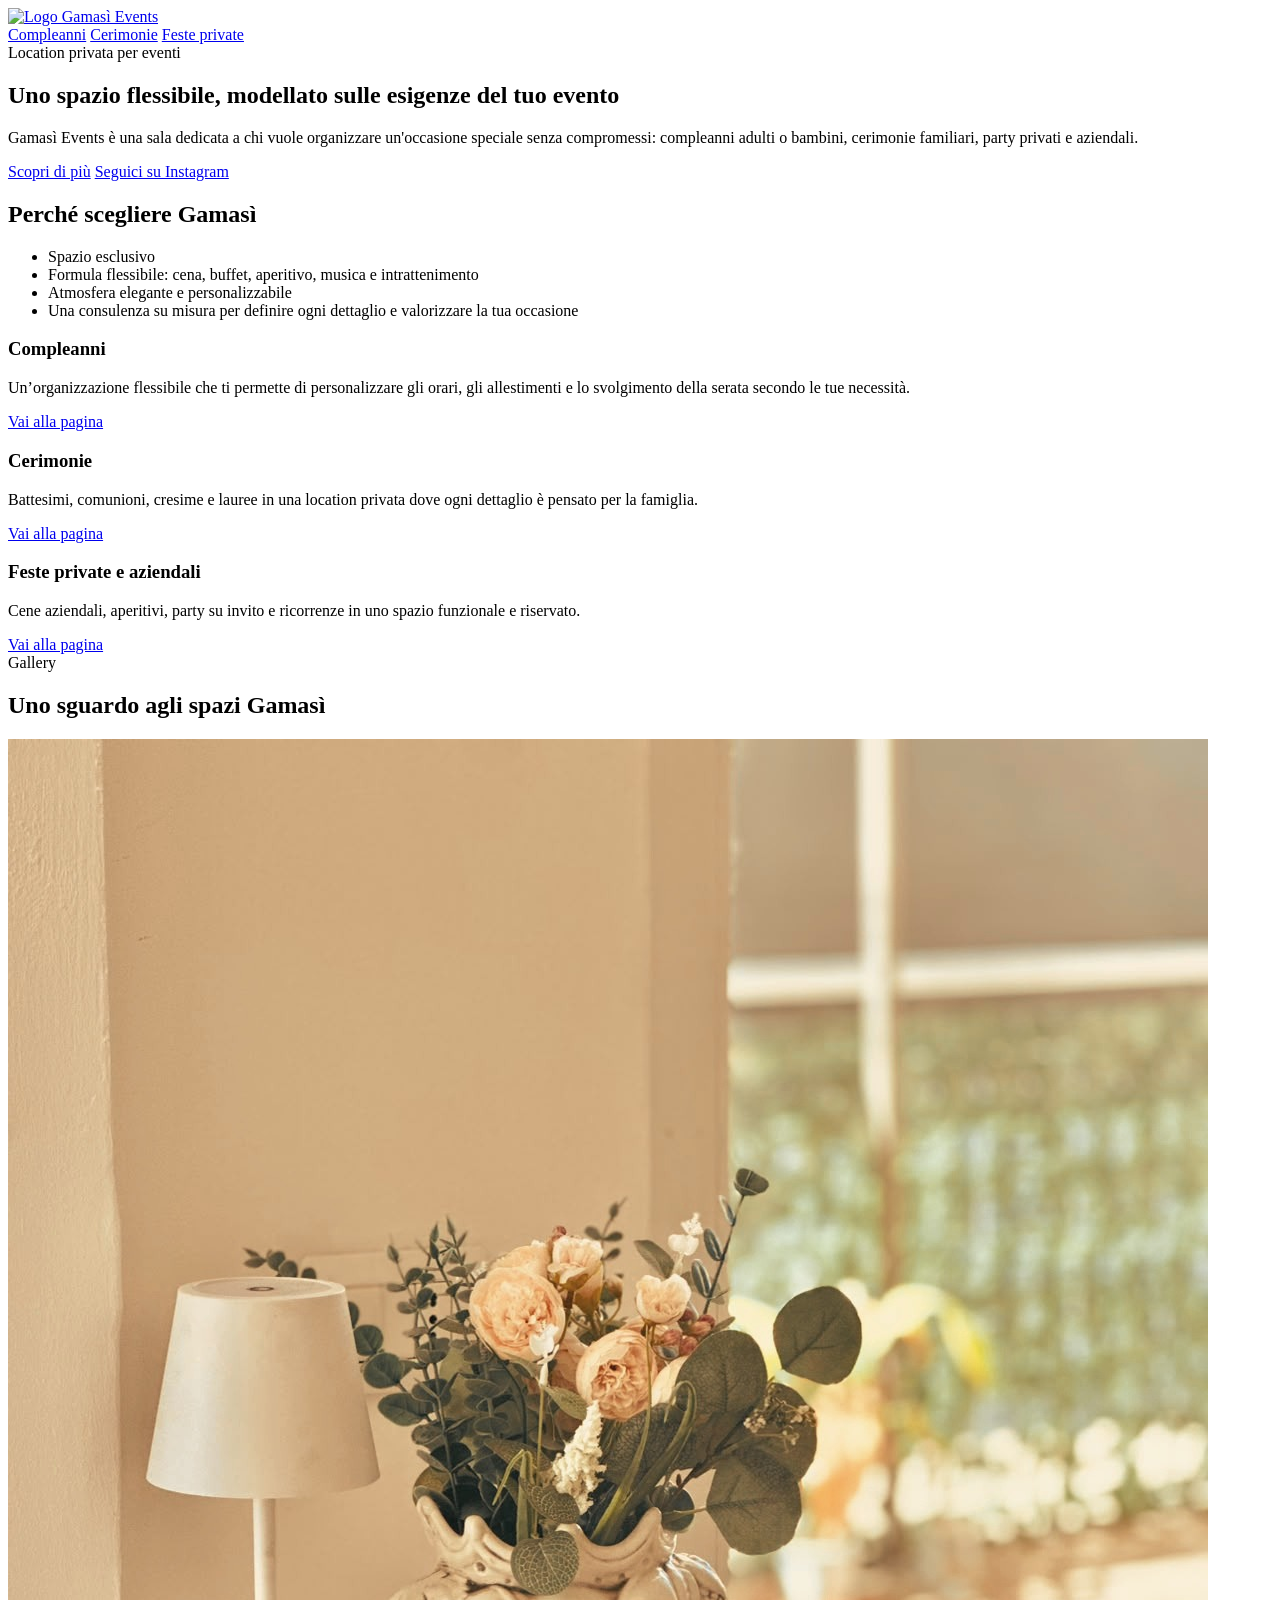
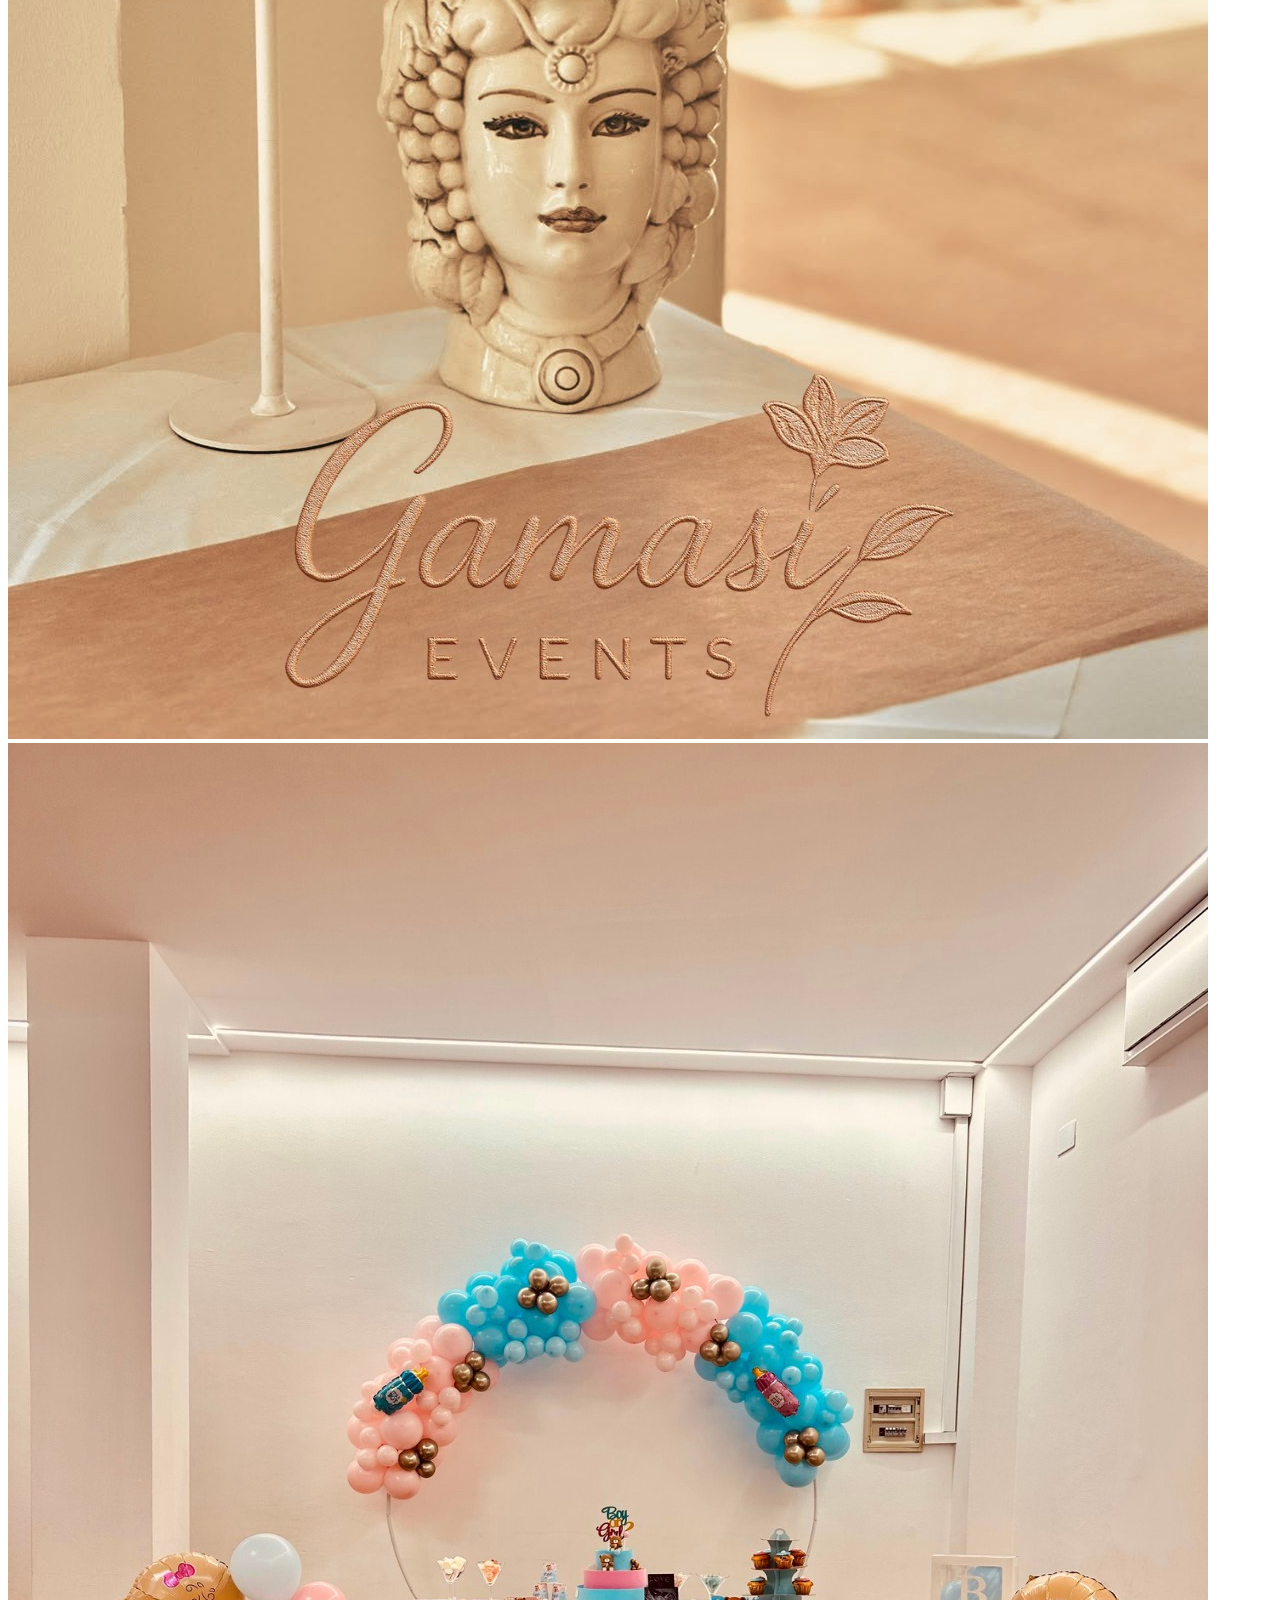
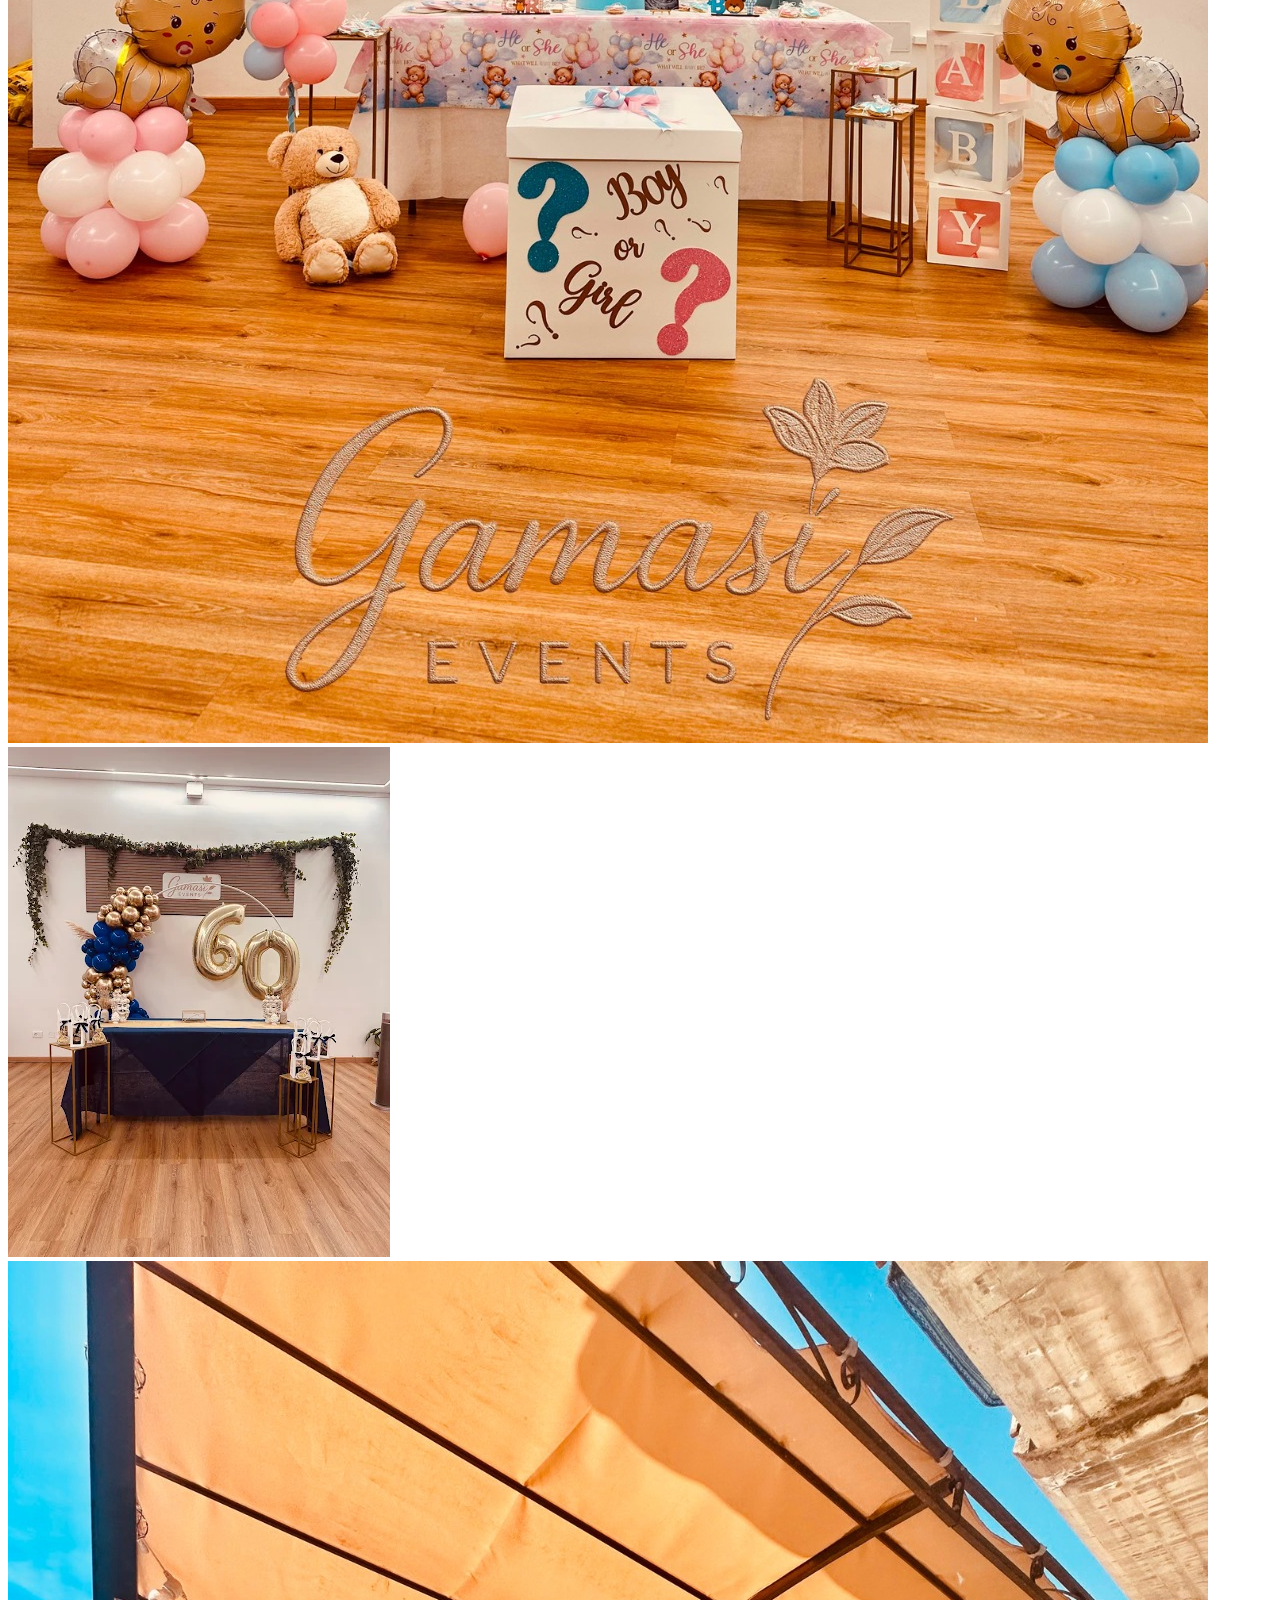
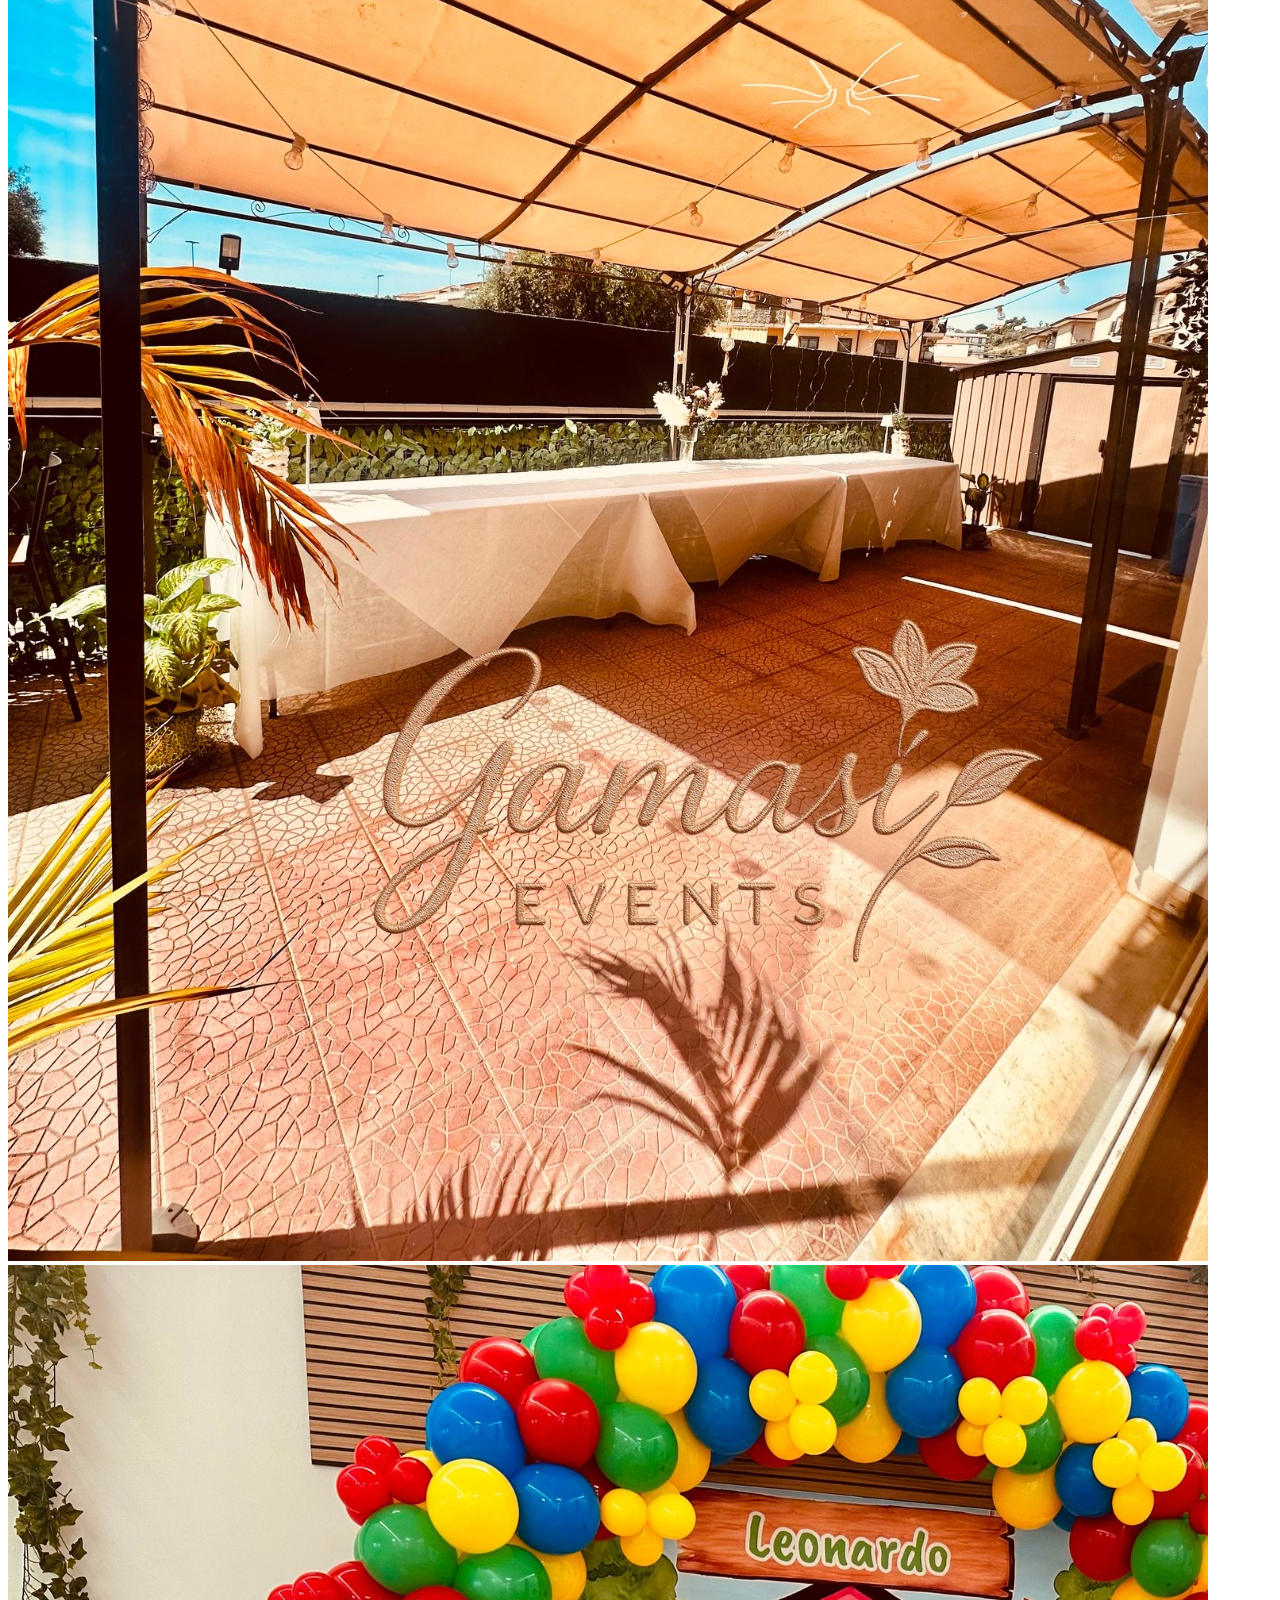
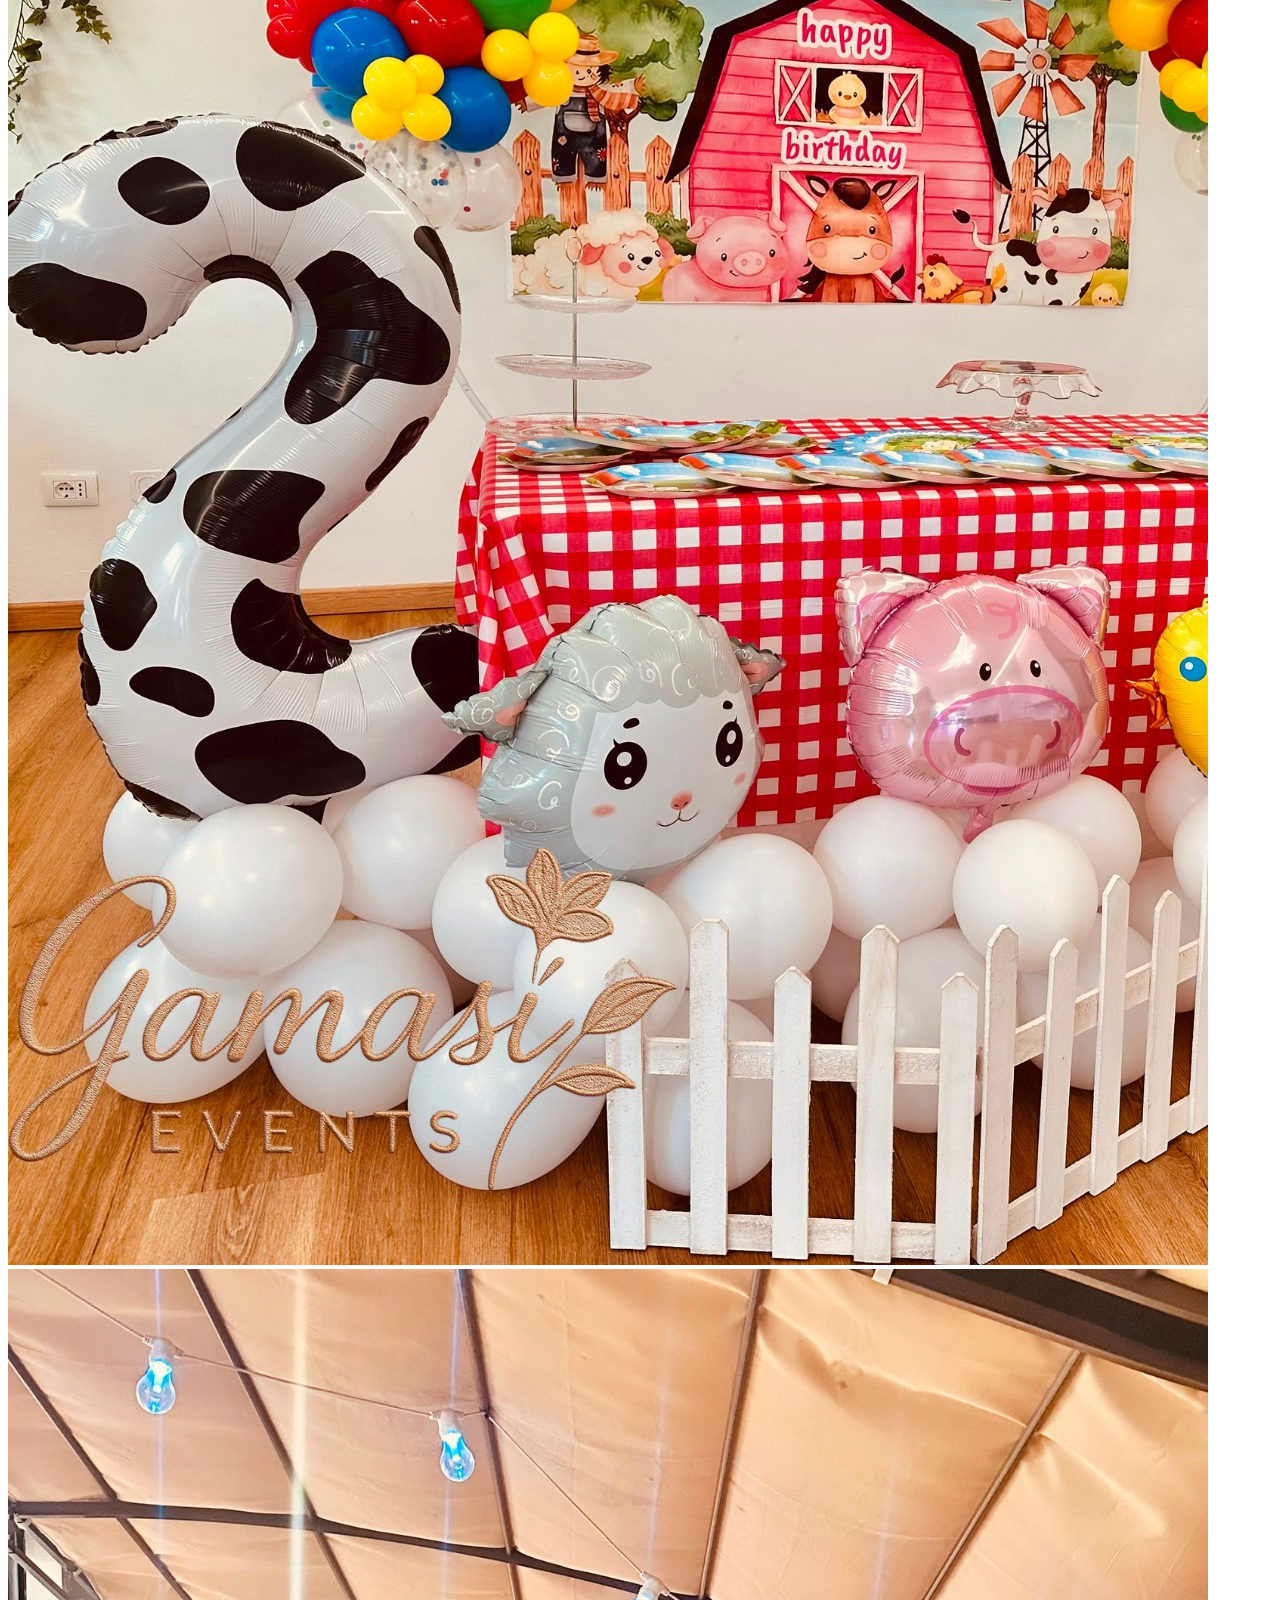
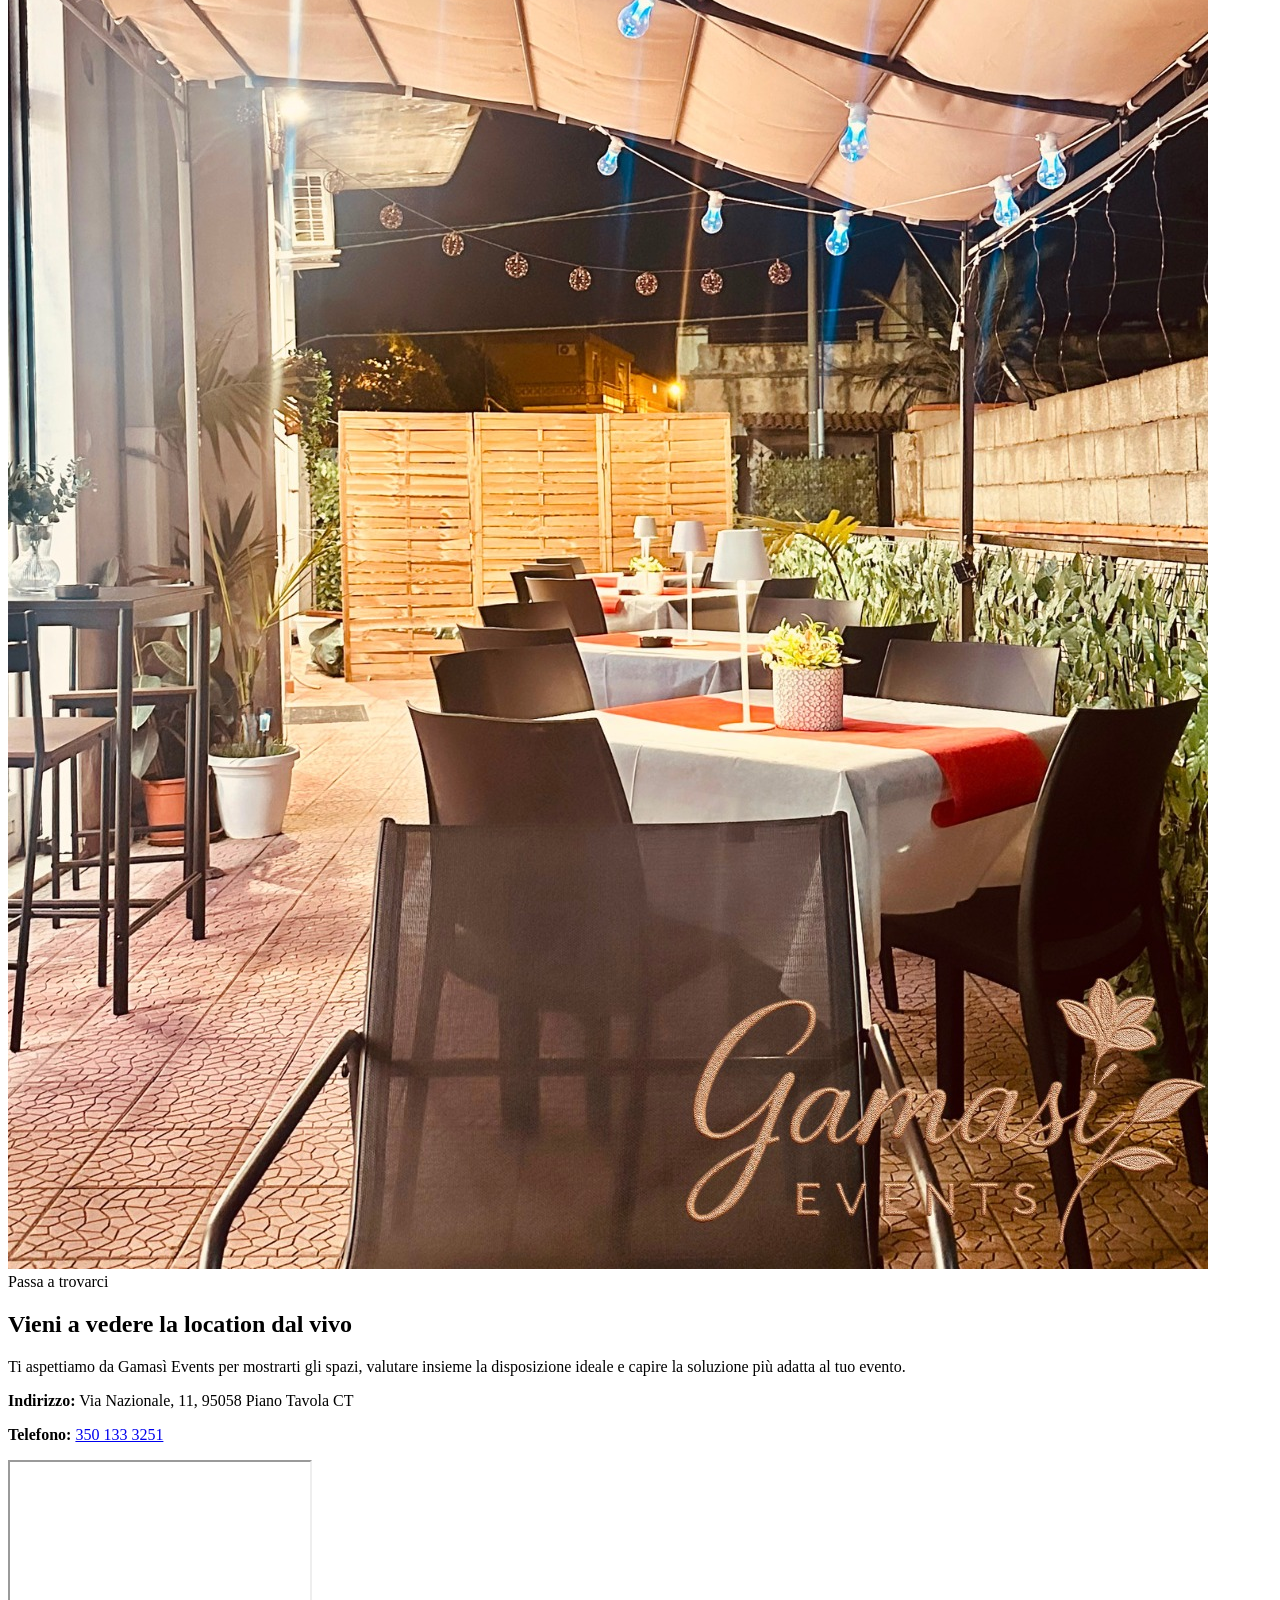
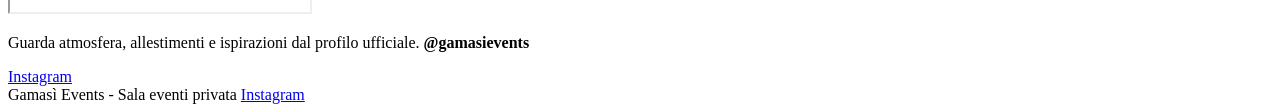
==== index.html @ f6da90b5 "Update index.html" ====
<!doctype html>
<html lang="it">
  <head>
    <meta charset="UTF-8" />
    <meta name="viewport" content="width=device-width, initial-scale=1.0" />
    <title>Gamasì Events | Sala eventi privata per feste e cerimonie</title>
    <meta
      name="description"
      content="Benvenuto in Gamasì Events: sala eventi privata per compleanni, cerimonie, feste private ed eventi aziendali."
    />
    <link rel="preconnect" href="https://fonts.googleapis.com" />
    <link rel="preconnect" href="https://fonts.gstatic.com" crossorigin />
    <link
      href="https://fonts.googleapis.com/css2?family=DM+Serif+Display:ital@0;1&display=swap"
      rel="stylesheet"
    />
    <link rel="stylesheet" href="css/styles.css" />
    <script>
    !function(f,b,e,v,n,t,s)
    {if(f.fbq)return;n=f.fbq=function(){n.callMethod?
    n.callMethod.apply(n,arguments):n.queue.push(arguments)};
    if(!f._fbq)f._fbq=n;n.push=n;n.loaded=!0;n.version='2.0';
    n.queue=[];t=b.createElement(e);t.async=!0;
    t.src=v;s=b.getElementsByTagName(e)[0];
    s.parentNode.insertBefore(t,s)}(window, document,'script',
    'https://connect.facebook.net/en_US/fbevents.js');
    fbq('init', '272589543171780');
    fbq('track', 'PageView');
    </script>
    <noscript><img height="1" width="1" style="display:none" src="https://www.facebook.com/tr?id=272589543171780&ev=PageView&noscript=1"/></noscript>
  </head>
  <body>
    <header class="site-header">
      <div class="nav-wrap">
        <a class="brand" href="index.html">
          <img src="img/logo.jpg" alt="Logo Gamasì Events" />
        </a>
        <nav class="site-nav" aria-label="Navigazione principale">
          <a href="compleanni.html">Compleanni</a>
          <a href="cerimonie.html">Cerimonie</a>
          <a href="feste.html">Feste private</a>
        </nav>
      </div>
    </header>

    <main>
      <section class="hero">
        <div>
          <span class="kicker">Location privata per eventi</span>
          <h1>Uno spazio flessibile, modellato sulle esigenze del tuo evento</h1>
          <p>
            Gamasì Events è una sala dedicata a chi vuole organizzare un'occasione speciale senza
            compromessi: compleanni adulti o bambini, cerimonie familiari, party privati e aziendali.
          </p>
          <div class="cta-row">
            <a class="btn btn-primary" href="compleanni.html">Scopri di più</a>
            <a class="btn btn-secondary" href="https://www.instagram.com/gamasievents" target="_blank" rel="noopener">Seguici su Instagram</a>
          </div>
        </div>
        <aside class="hero-card">
          <h2>Perché scegliere Gamasì</h2>
          <ul>
            <li>Spazio esclusivo</li>
            <li>Formula flessibile: cena, buffet, aperitivo, musica e intrattenimento</li>
            <li>Atmosfera elegante e personalizzabile</li>
            <li>Una consulenza su misura per definire ogni dettaglio e valorizzare la tua occasione</li>
          </ul>
        </aside>
      </section>

      <section class="panel-grid">
        <article class="panel">
          <h3>Compleanni</h3>
          <p>
            Un’organizzazione flessibile che ti permette di personalizzare gli orari, gli allestimenti e lo
            svolgimento della serata secondo le tue necessità.
          </p>
          <a class="btn btn-secondary" href="compleanni.html">Vai alla pagina</a>
        </article>
        <article class="panel">
          <h3>Cerimonie</h3>
          <p>
            Battesimi, comunioni, cresime e lauree in una location privata dove ogni dettaglio è
            pensato per la famiglia.
          </p>
          <a class="btn btn-secondary" href="cerimonie.html">Vai alla pagina</a>
        </article>
        <article class="panel">
          <h3>Feste private e aziendali</h3>
          <p>
            Cene aziendali, aperitivi, party su invito e ricorrenze in uno spazio
            funzionale e riservato.
          </p>
          <a class="btn btn-secondary" href="feste.html">Vai alla pagina</a>
        </article>
      </section>

      <section class="section gallery-section">
        <span class="kicker">Gallery</span>
        <h2>Uno sguardo agli spazi Gamasì</h2>
        <div class="gallery-grid">
          <img src="img/gallery-1.webp" alt="Sala eventi allestita con tavoli" loading="lazy" />
          <img src="img/gallery-2.webp" alt="Dettagli dell'allestimento per evento" loading="lazy" />
          <img src="img/gallery-3.webp" alt="Spazio interno per feste private" loading="lazy" />
          <img src="img/gallery-4.webp" alt="Atmosfera serale della location" loading="lazy" />
          <img src="img/gallery-5.webp" alt="Area dedicata a ricevimento e buffet" loading="lazy" />
          <img src="img/gallery-6.webp" alt="Sala pronta per cerimonia o compleanno" loading="lazy" />
        </div>
      </section>

      <section class="section visit-section">
        <span class="kicker">Passa a trovarci</span>
        <h2>Vieni a vedere la location dal vivo</h2>
        <div class="visit-grid">
          <div>
            <p>
              Ti aspettiamo da Gamasì Events per mostrarti gli spazi, valutare insieme la
              disposizione ideale e capire la soluzione più adatta al tuo evento.
            </p>
            <p><strong>Indirizzo:</strong> Via Nazionale, 11, 95058 Piano Tavola CT</p>
            <p><strong>Telefono:</strong> <a href="tel:+393501333251">350 133 3251</a></p>
            <!-- <a -->
            <!--   class="btn btn-secondary" -->
            <!--   href="https://www.google.com/maps/place/Gamas%C3%AC+Events+-+Sala+feste+ed+eventi+privati/@37.5327998,14.9878147,17z/data=!3m1!4b1!4m6!3m5!1s0x131157cfcfebcc95:0xe3effaf73e1323ae!8m2!3d37.5327956!4d14.9903896!16s%2Fg%2F11xsjfkd4x?entry=ttu&g_ep=EgoyMDI2MDYwMy4xIKXMDSoASAFQAw%3D%3D" -->
            <!--   target="_blank" -->
            <!--   rel="noopener" -->
            <!--   >Apri su Google Maps</a -->
            <!-- > -->
          </div>
          <div class="map-wrap">
            <iframe
              title="Mappa Gamasì Events"
              src="https://www.google.com/maps?q=Gamas%C3%AC%20Events%20Via%20Nazionale%2011%2095058%20Piano%20Tavola%20CT&output=embed"
              loading="lazy"
              referrerpolicy="no-referrer-when-downgrade"
            ></iframe>
          </div>
        </div>
      </section>

      <section class="instagram">
        <p>
          Guarda atmosfera, allestimenti e ispirazioni dal profilo ufficiale.
          <strong>@gamasievents</strong>
        </p>
        <a class="btn btn-primary" href="https://www.instagram.com/gamasievents" target="_blank" rel="noopener">Instagram</a>
      </section>
    </main>

    <footer class="site-footer">
      <div class="wrap">
        <span>Gamasì Events - Sala eventi privata</span>
        <span><a href="https://www.instagram.com/gamasievents" target="_blank" rel="noopener">Instagram</a></span>
      </div>
    </footer>
  </body>
</html>
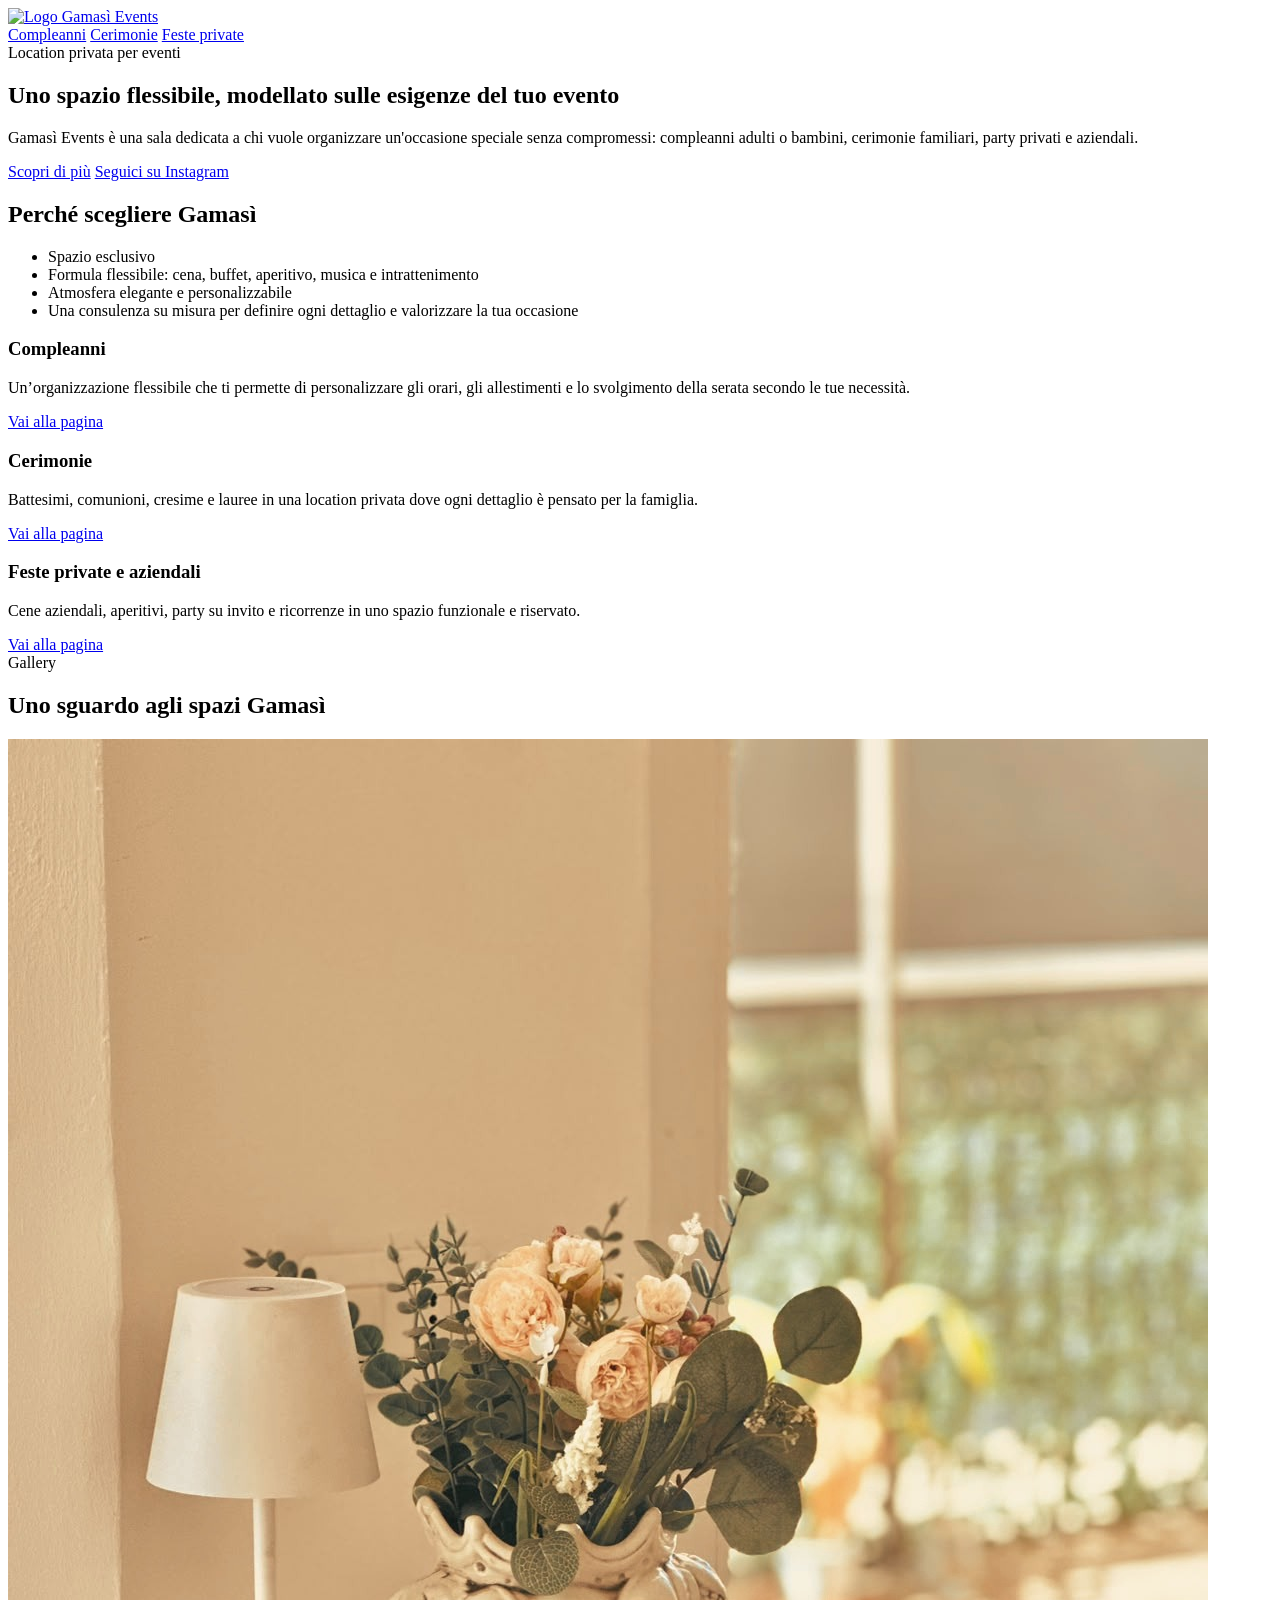
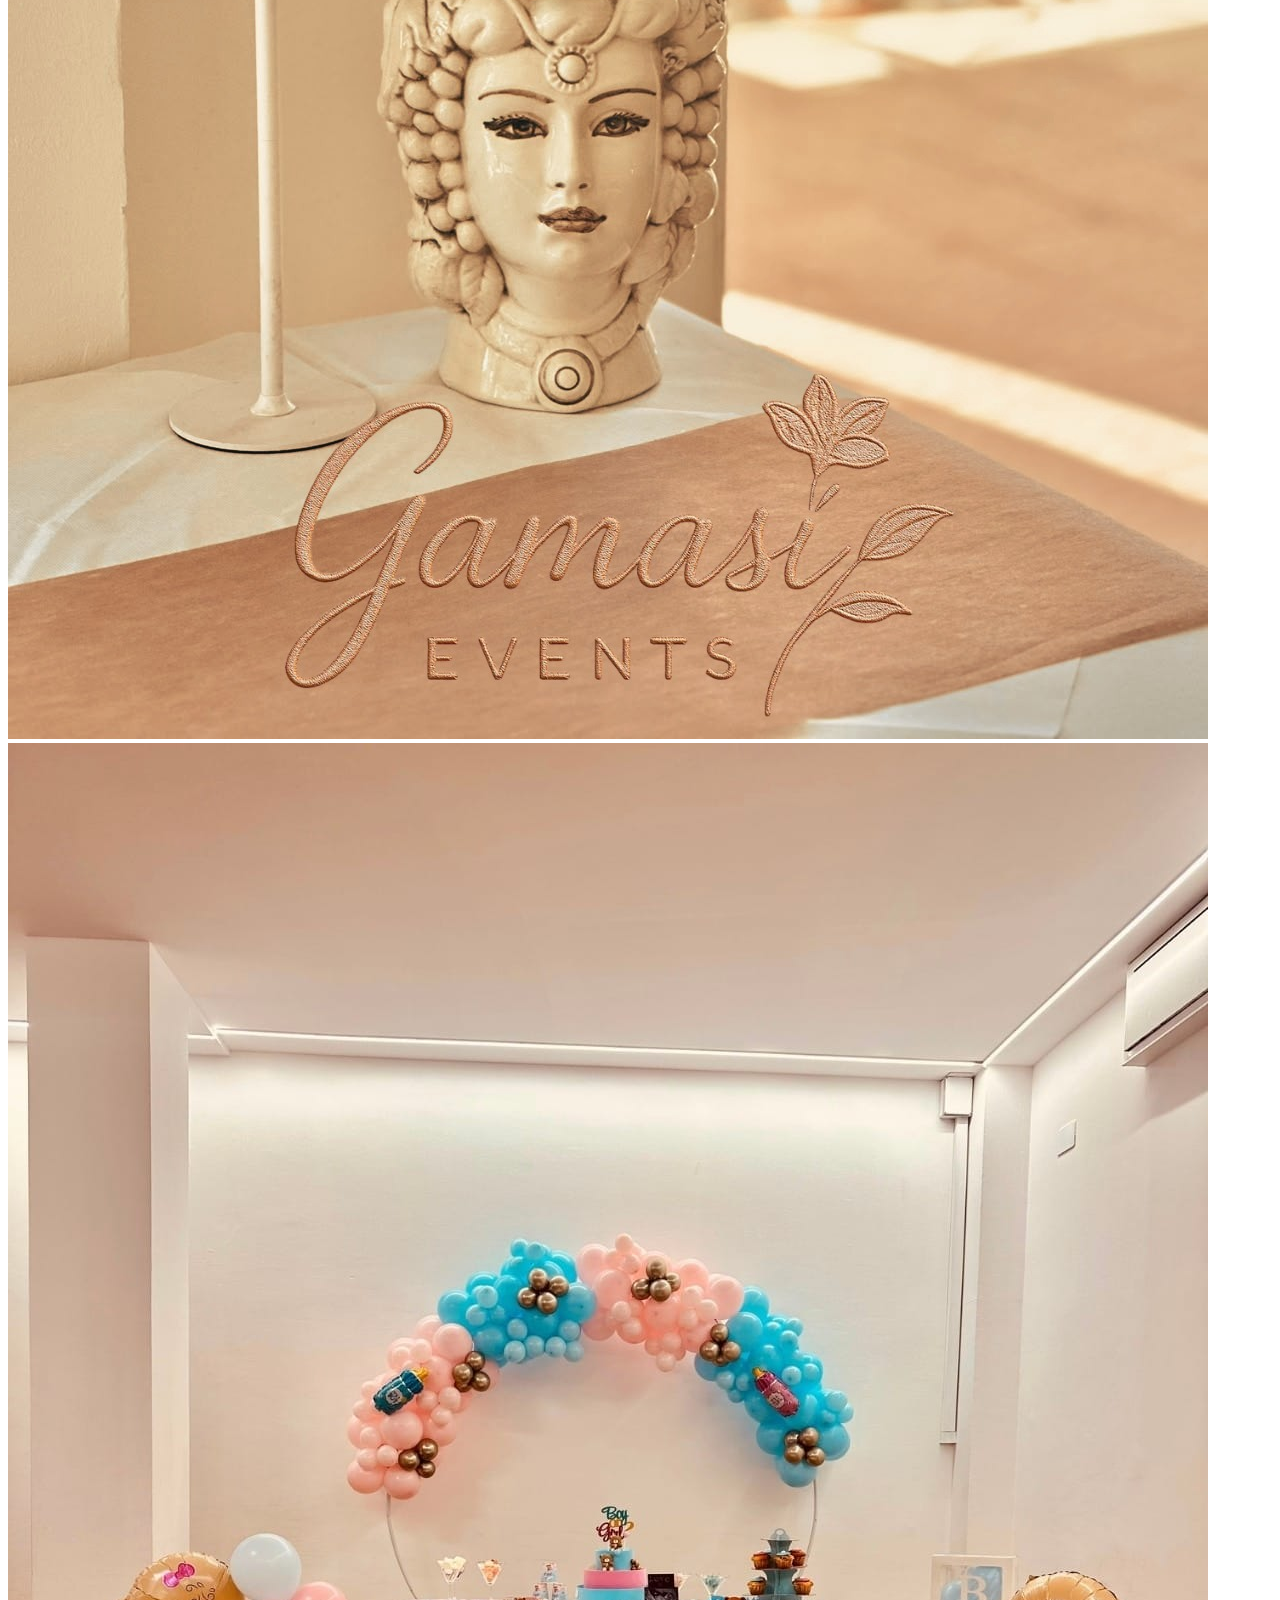
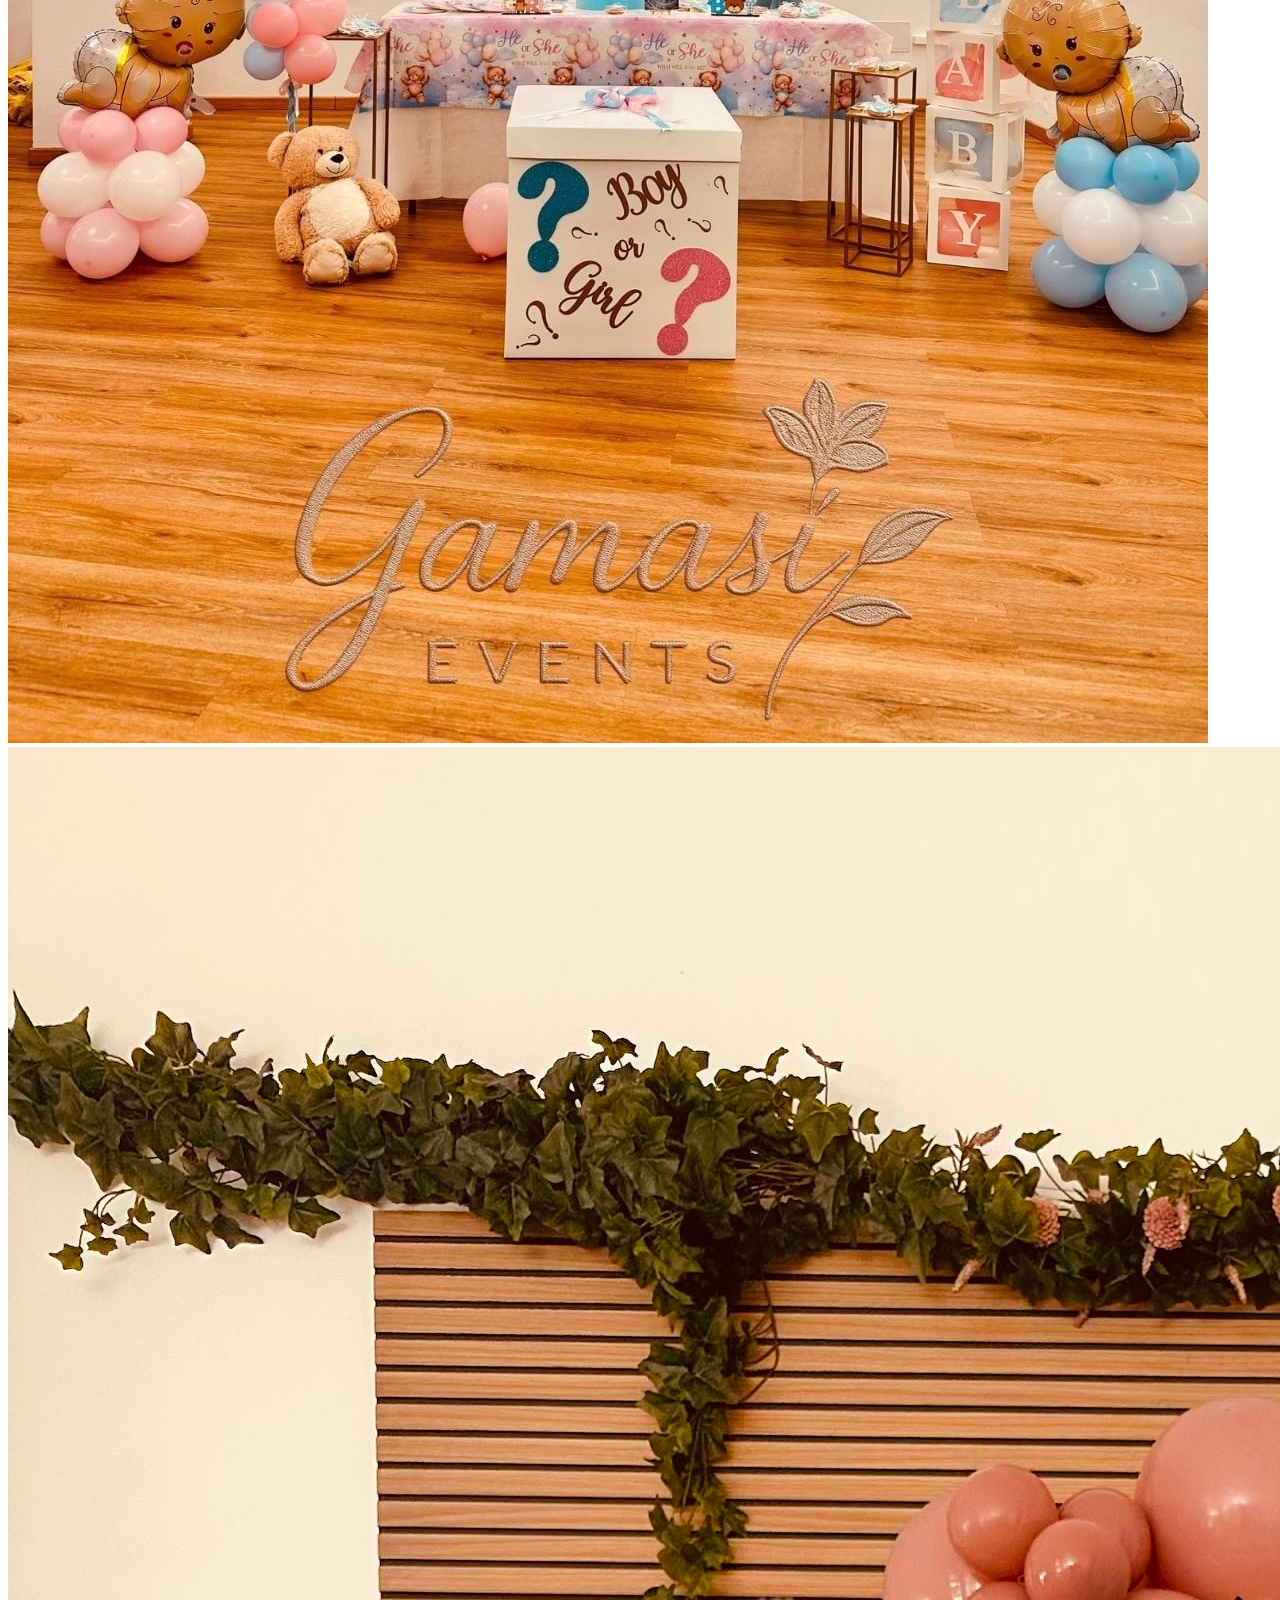
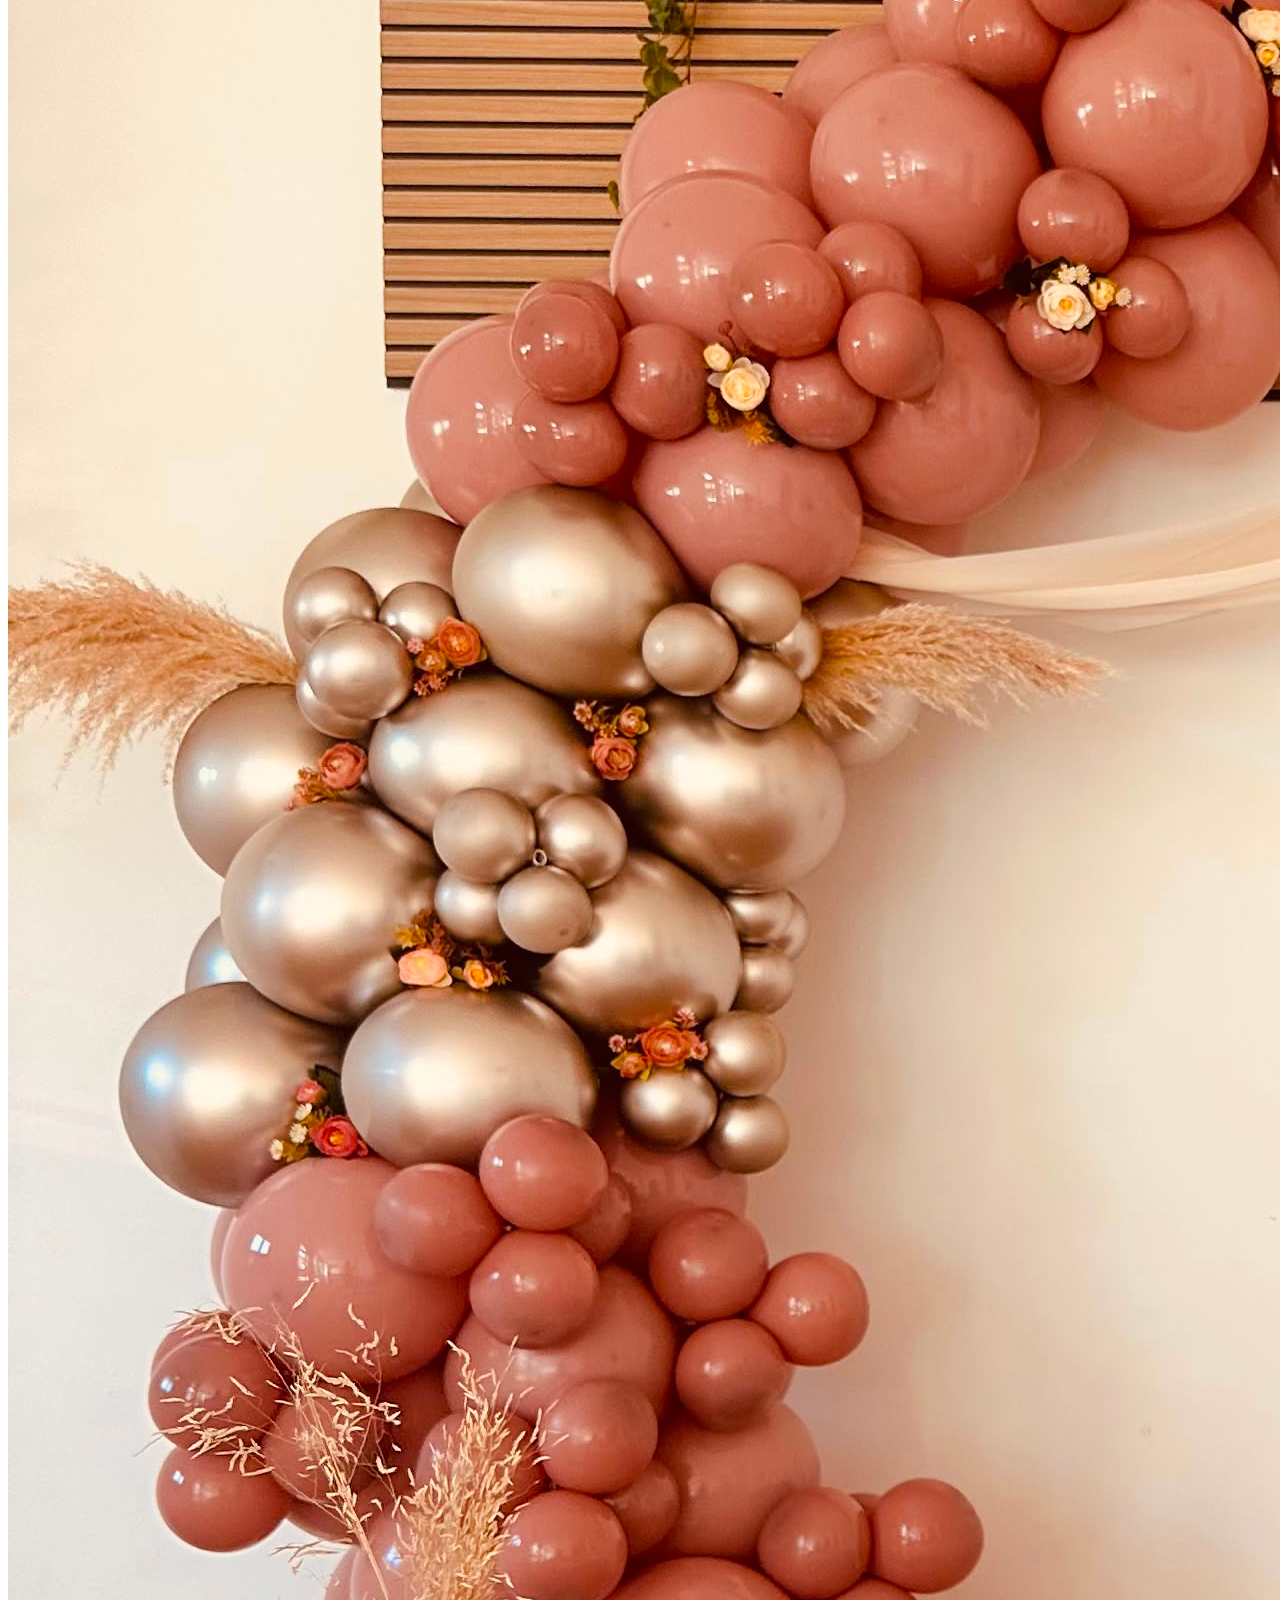
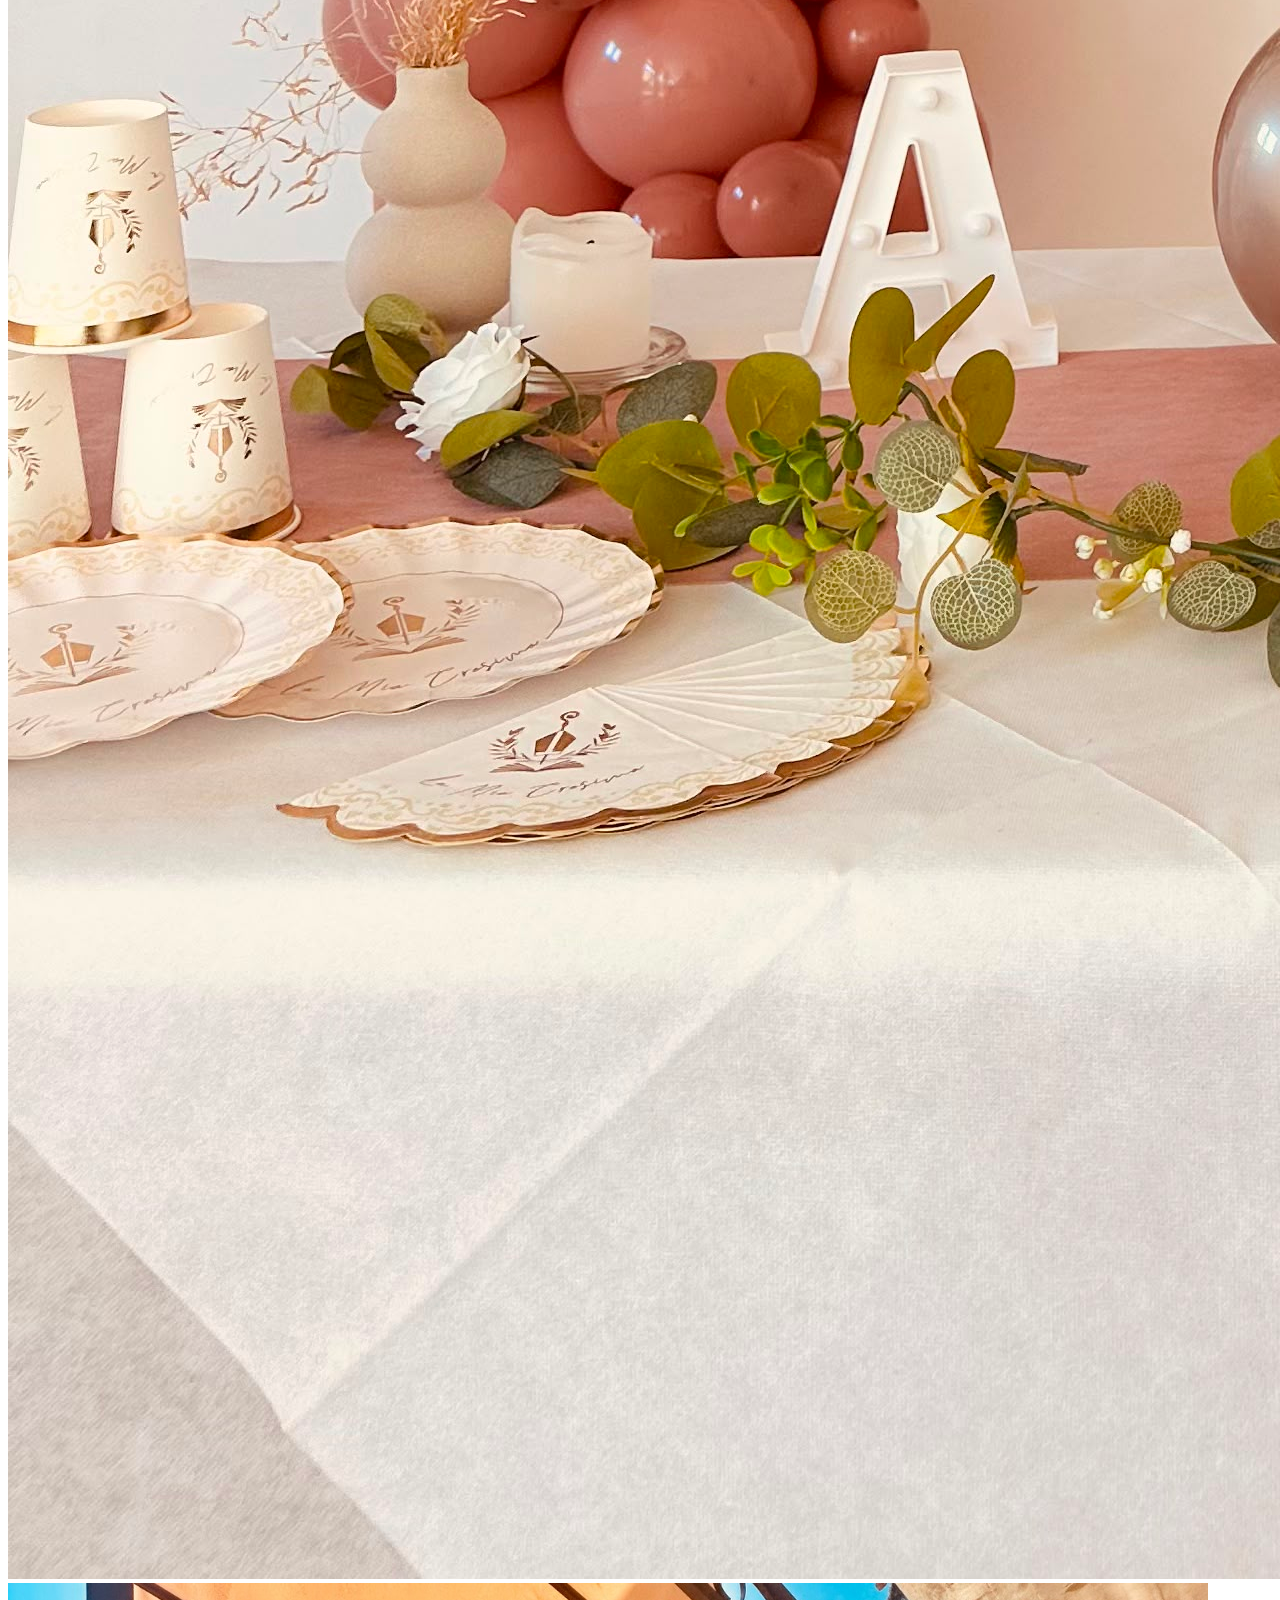
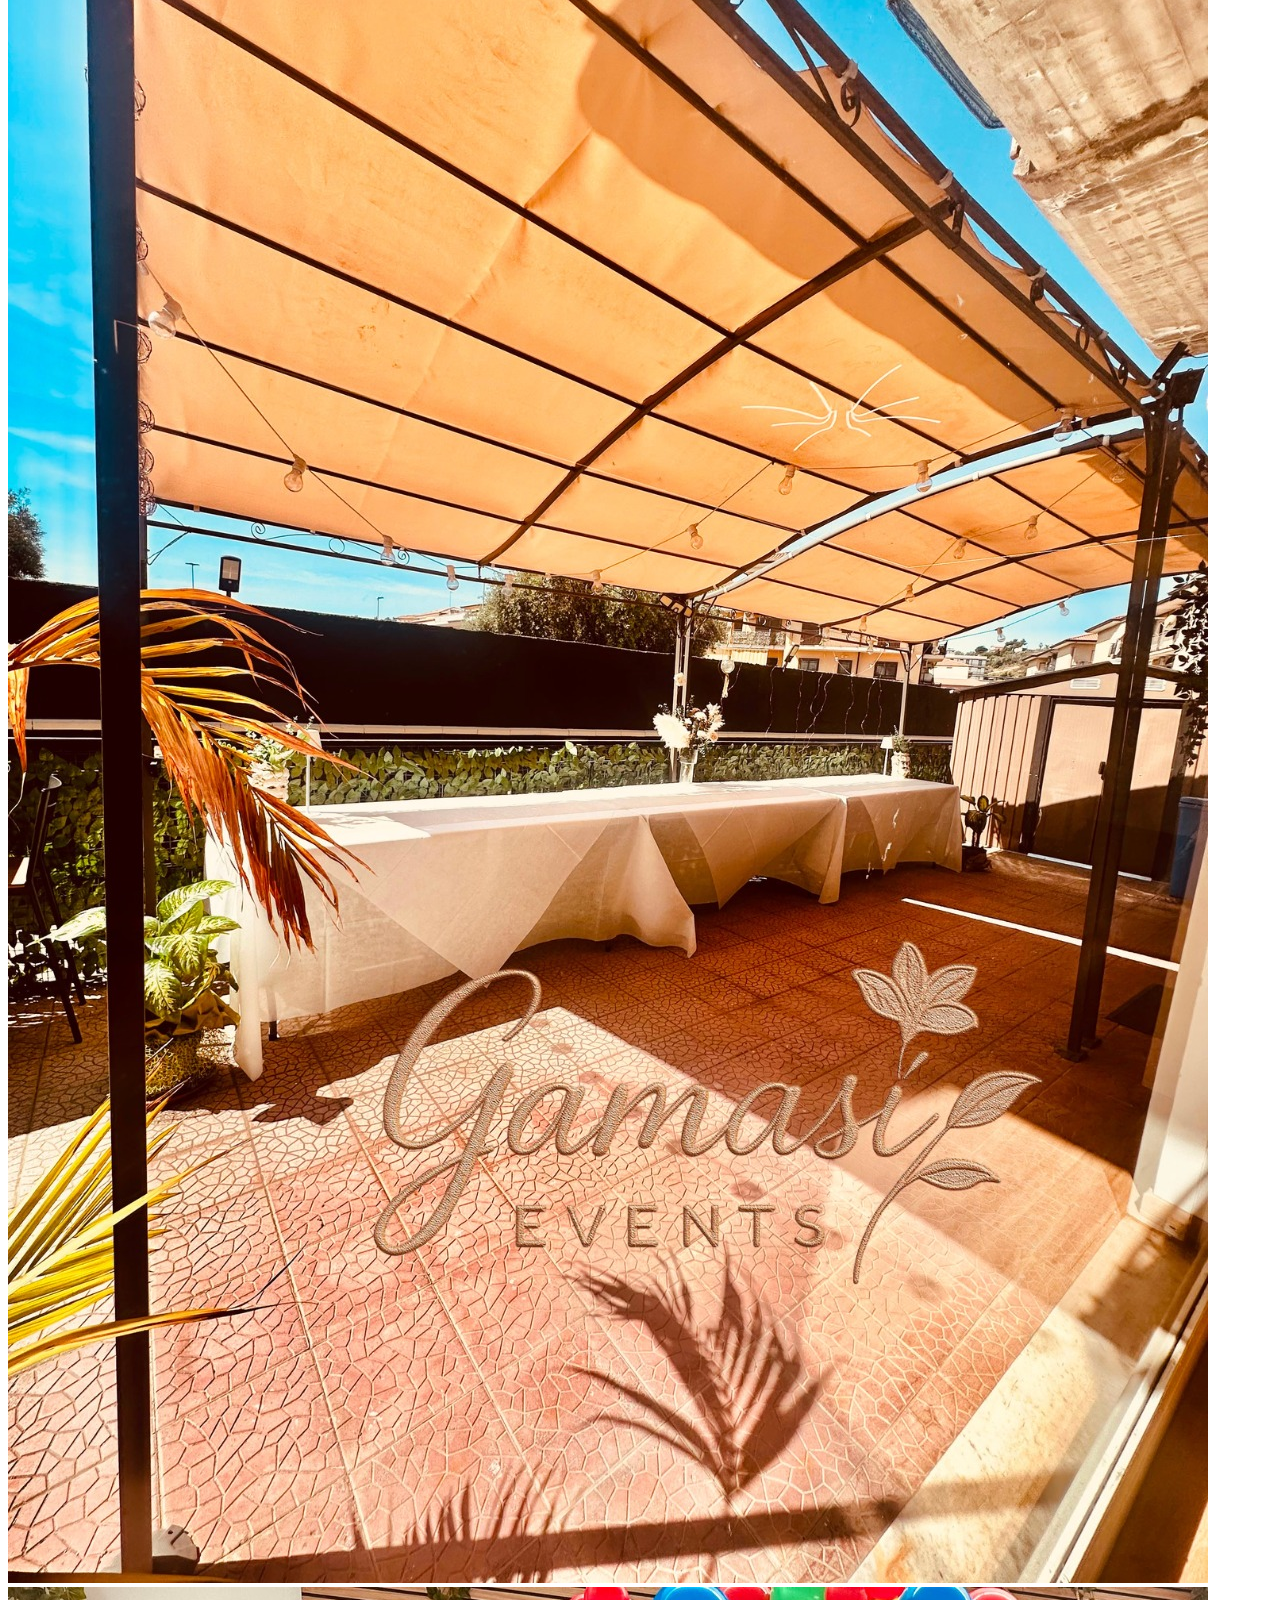
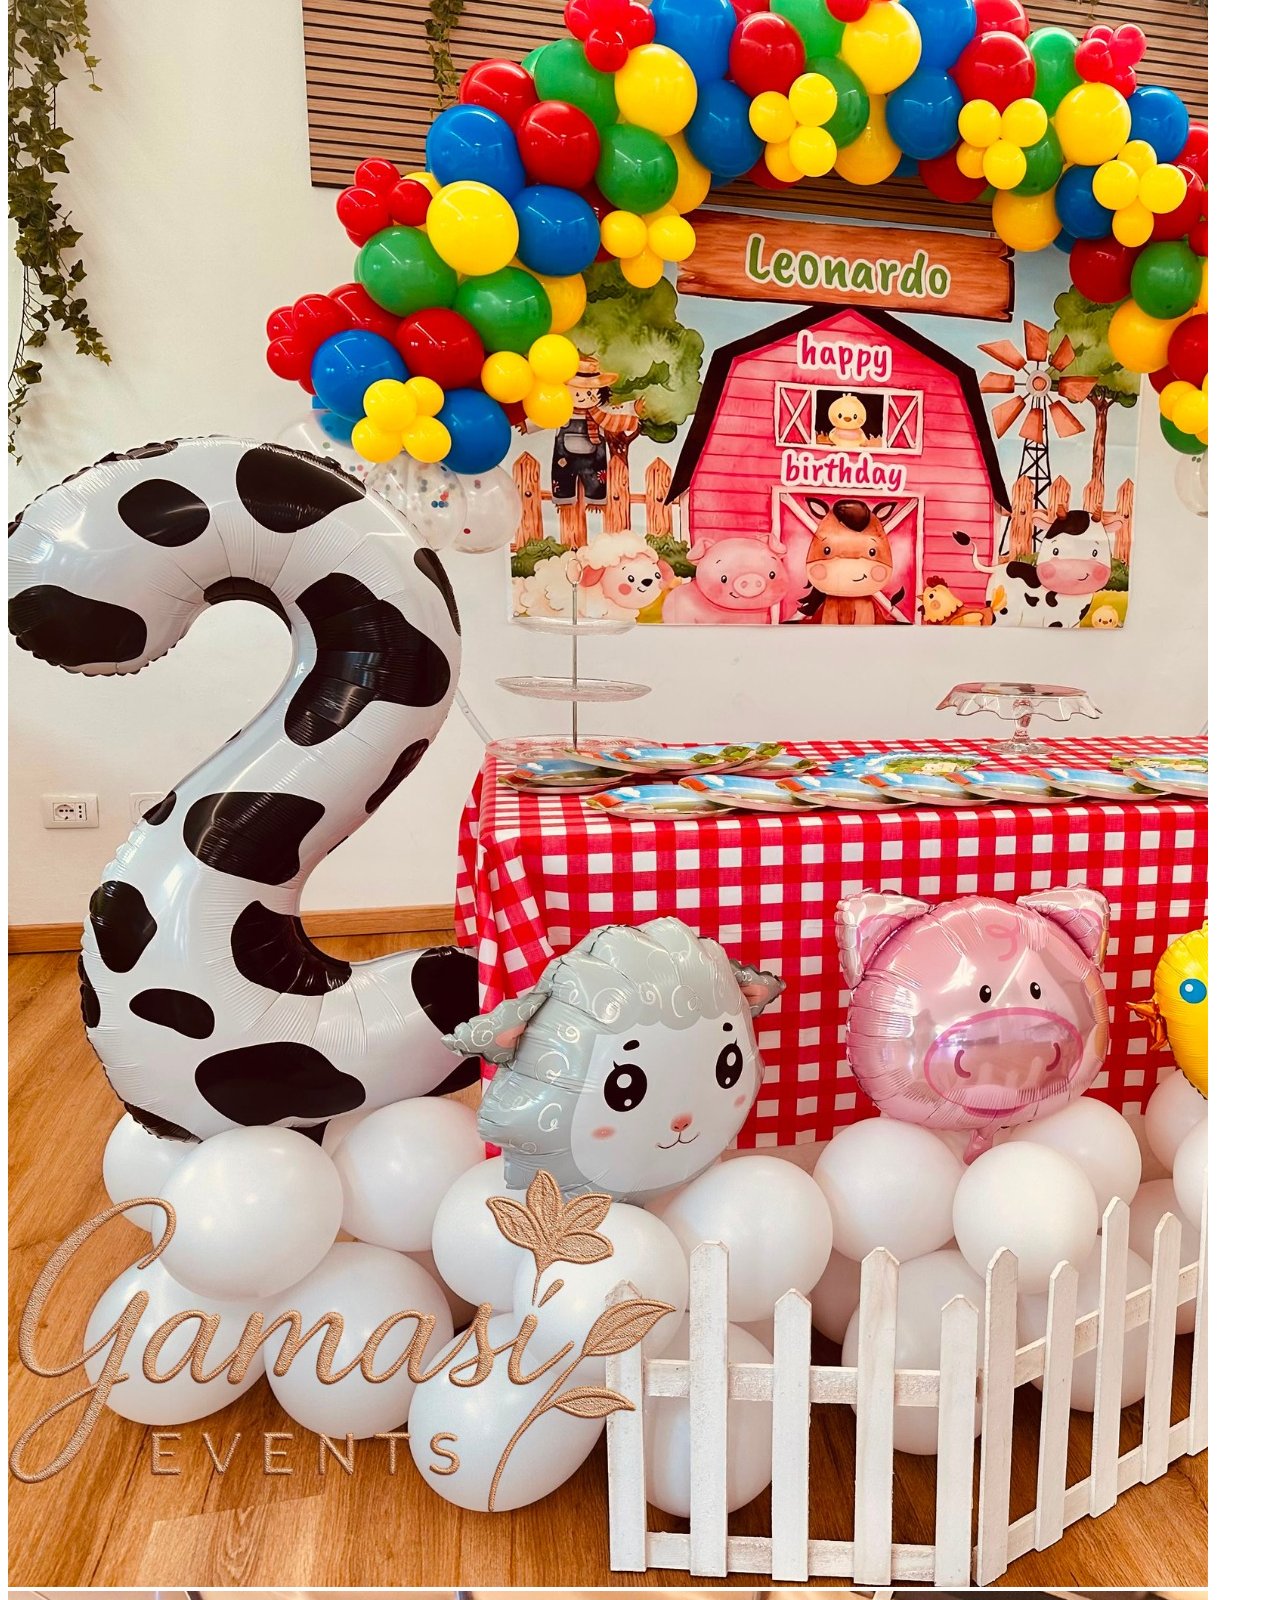
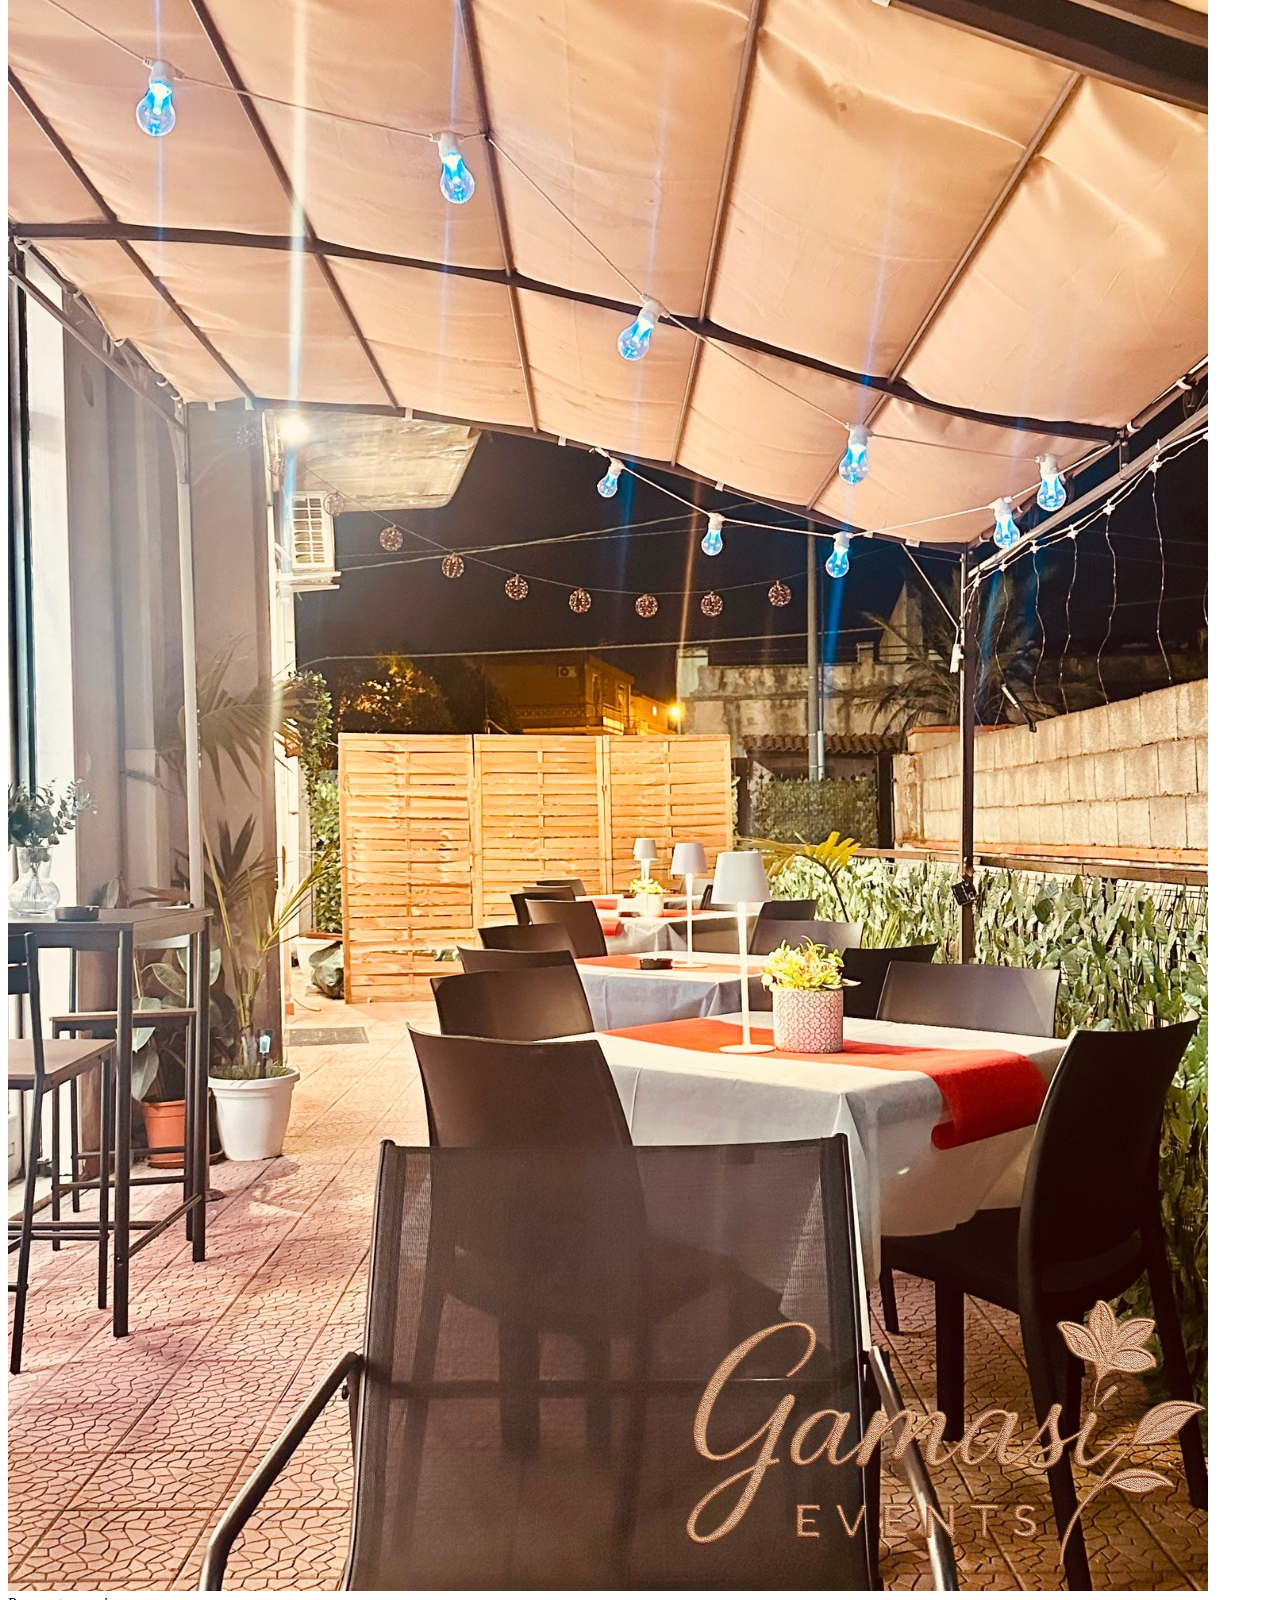
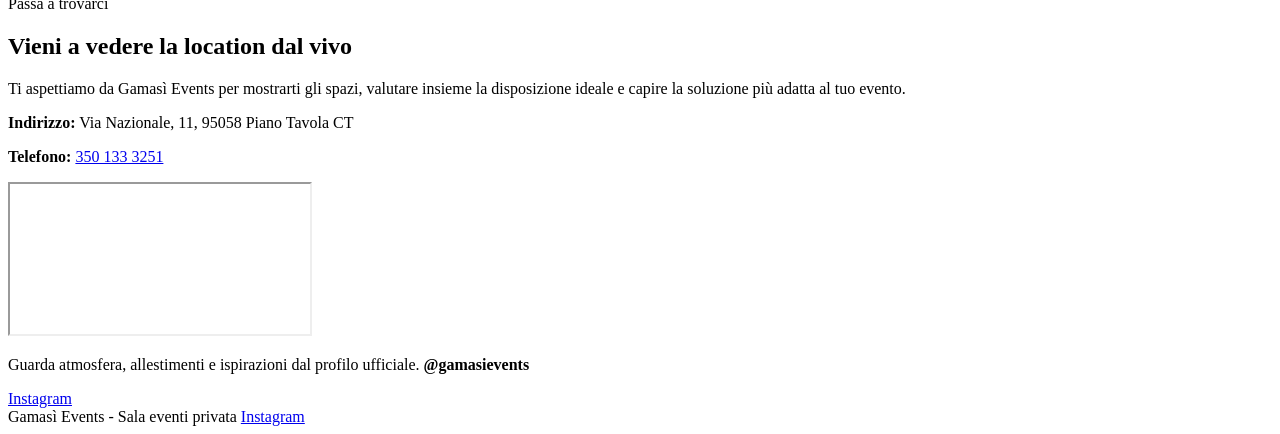
==== commit 5f62af17: "Update index.html" ====
--- a/index.html
+++ b/index.html
@@ -1,6 +1,15 @@
 <!doctype html>
 <html lang="it">
   <head>
+    <!-- Google tag (gtag.js) -->
+<script async src="https://www.googletagmanager.com/gtag/js?id=AW-17488590142"></script>
+<script>
+  window.dataLayer = window.dataLayer || [];
+  function gtag(){dataLayer.push(arguments);}
+  gtag('js', new Date());
+
+  gtag('config', 'AW-17488590142');
+</script>
     <meta charset="UTF-8" />
     <meta name="viewport" content="width=device-width, initial-scale=1.0" />
     <title>Gamasì Events | Sala eventi privata per feste e cerimonie</title>
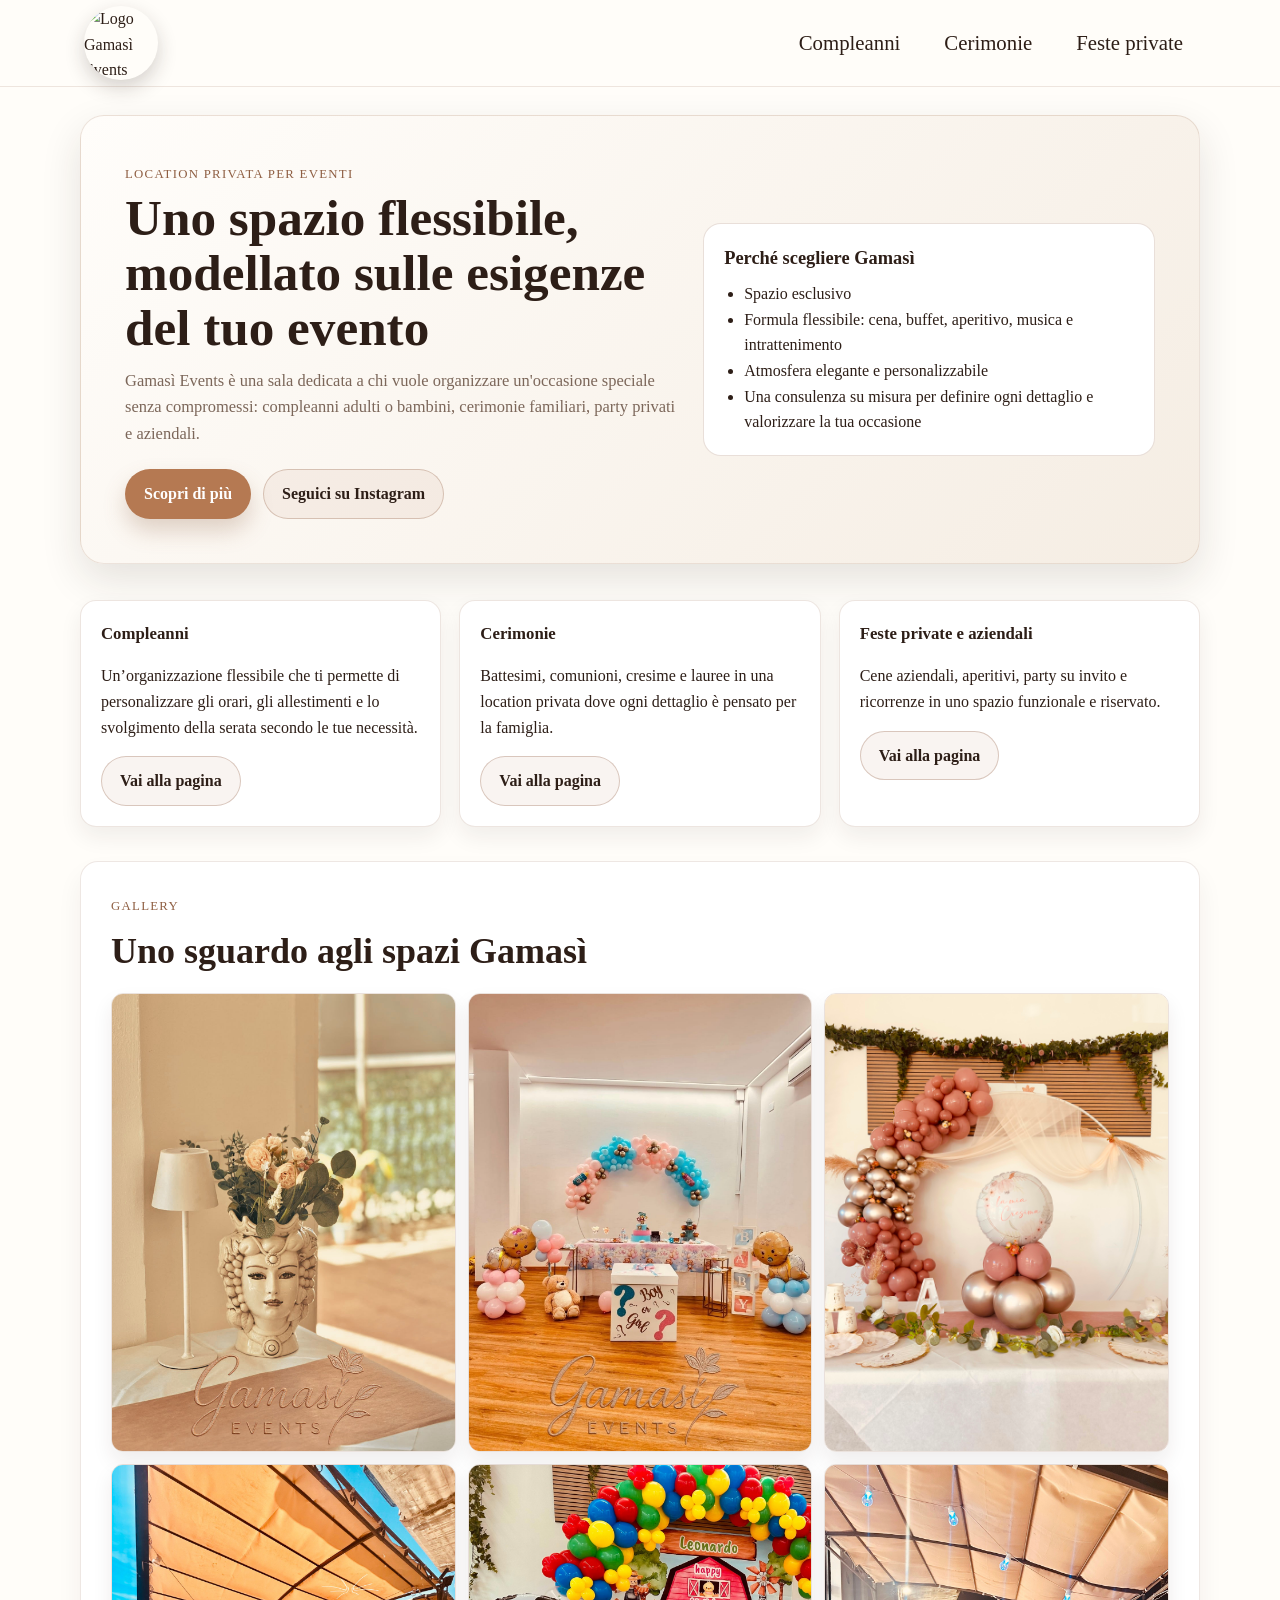
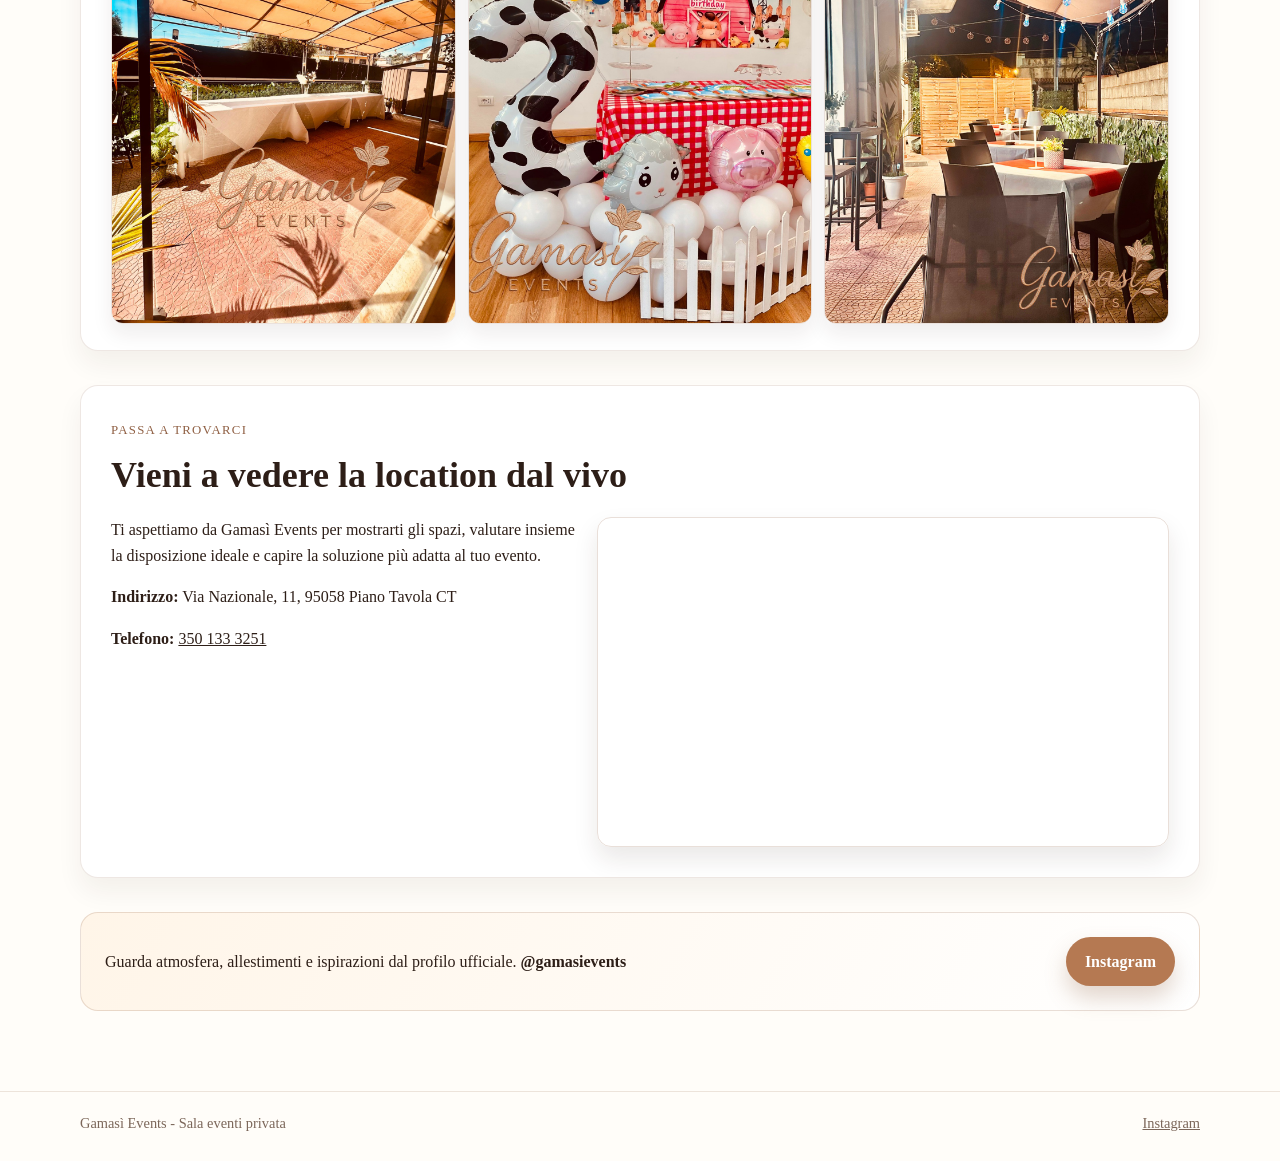
==== commit f397c271: "favicon" ====
--- a/index.html
+++ b/index.html
@@ -1,15 +1,6 @@
 <!doctype html>
 <html lang="it">
   <head>
-    <!-- Google tag (gtag.js) -->
-<script async src="https://www.googletagmanager.com/gtag/js?id=AW-17488590142"></script>
-<script>
-  window.dataLayer = window.dataLayer || [];
-  function gtag(){dataLayer.push(arguments);}
-  gtag('js', new Date());
-
-  gtag('config', 'AW-17488590142');
-</script>
     <meta charset="UTF-8" />
     <meta name="viewport" content="width=device-width, initial-scale=1.0" />
     <title>Gamasì Events | Sala eventi privata per feste e cerimonie</title>
@@ -17,6 +8,7 @@
       name="description"
       content="Benvenuto in Gamasì Events: sala eventi privata per compleanni, cerimonie, feste private ed eventi aziendali."
     />
+    <link rel="icon" type="image/jpeg" href="img/logo.jpg" />
     <link rel="preconnect" href="https://fonts.googleapis.com" />
     <link rel="preconnect" href="https://fonts.gstatic.com" crossorigin />
     <link
@@ -37,6 +29,15 @@
     fbq('track', 'PageView');
     </script>
     <noscript><img height="1" width="1" style="display:none" src="https://www.facebook.com/tr?id=272589543171780&ev=PageView&noscript=1"/></noscript>
+
+    <script async src="https://www.googletagmanager.com/gtag/js?id=AW-17488590142"></script>
+    <script>
+      window.dataLayer = window.dataLayer || [];
+      function gtag(){dataLayer.push(arguments);}
+      gtag('js', new Date());
+
+      gtag('config', 'AW-17488590142');
+    </script>
   </head>
   <body>
     <header class="site-header">
--- a/css/styles.css
+++ b/css/styles.css
@@ -0,0 +1,501 @@
+:root {
+  --ivory: #fffdf9;
+  --sand: #f5ede3;
+  --almond: #e9dccb;
+  --copper: #b57952;
+  --copper-dark: #8f5f43;
+  --espresso: #2d1e17;
+  --mist: #7c675a;
+  --white: #ffffff;
+  --shadow: 0 16px 40px rgba(45, 30, 23, 0.12);
+}
+
+* {
+  box-sizing: border-box;
+}
+
+html,
+body {
+  margin: 0;
+  padding: 0;
+}
+
+body {
+  font-family: "DM Serif Display";
+  color: var(--espresso);
+  background-color: var(--ivory);
+  background-image: url("../img/background-cropped.png");
+  background-repeat: repeat;
+  background-position: top left;
+  background-size: auto;
+  line-height: 1.6;
+}
+
+a {
+  color: inherit;
+}
+
+.site-header {
+  position: sticky;
+  top: 0;
+  z-index: 10;
+  background: rgba(255, 253, 249, 0.92);
+  backdrop-filter: blur(8px);
+  border-bottom: 1px solid rgba(143, 95, 67, 0.15);
+}
+
+.nav-wrap {
+  width: min(1120px, 92vw);
+  margin: 0 auto;
+  min-height: 82px;
+  display: flex;
+  align-items: center;
+  justify-content: space-between;
+  gap: 24px;
+}
+
+.brand {
+  display: flex;
+  align-items: center;
+  gap: 14px;
+  padding: 6px 4px;
+  text-decoration: none;
+}
+
+.brand img {
+  width: 74px;
+  height: 74px;
+  border-radius: 50%;
+  object-fit: cover;
+  box-shadow: 0 8px 20px rgba(45, 30, 23, 0.2);
+}
+
+.brand span {
+  font-family: "DM Serif Display";
+  font-size: 2rem;
+  letter-spacing: 0.03em;
+  font-weight: 600;
+}
+
+.site-nav {
+  display: flex;
+  flex-wrap: wrap;
+  gap: 10px;
+}
+
+.site-nav a {
+  text-decoration: none;
+  font-size: 1.3rem;
+  padding: 9px 16px;
+  border-radius: 999px;
+  border: 1px solid transparent;
+  transition: all 0.2s ease;
+}
+
+.site-nav a:hover,
+.site-nav a:focus-visible,
+.site-nav a.active {
+  border-color: rgba(143, 95, 67, 0.35);
+  background: rgba(181, 121, 82, 0.12);
+}
+
+main {
+  width: min(1120px, 92vw);
+  margin: 28px auto 80px;
+}
+
+.hero {
+  display: grid;
+  grid-template-columns: 1.1fr 0.9fr;
+  gap: 26px;
+  align-items: center;
+  background: linear-gradient(135deg, #fffdfa 0%, var(--sand) 100%);
+  border: 1px solid rgba(143, 95, 67, 0.16);
+  border-radius: 24px;
+  padding: 44px;
+  box-shadow: var(--shadow);
+  animation: fade-up 0.7s ease both;
+}
+
+.hero h1 {
+  font-family: "DM Serif Display";
+  font-size: clamp(2rem, 4vw, 3.3rem);
+  line-height: 1.07;
+  margin: 0 0 12px;
+}
+
+.hero p {
+  margin: 0;
+  color: var(--mist);
+  font-size: 1.03rem;
+}
+
+.hero-card {
+  background: var(--white);
+  border: 1px solid rgba(143, 95, 67, 0.2);
+  border-radius: 18px;
+  padding: 20px;
+}
+
+.hero-card h2 {
+  margin: 0 0 8px;
+  font-size: 1.15rem;
+}
+
+.hero-card ul {
+  margin: 0;
+  padding-left: 20px;
+}
+
+.cta-row {
+  margin-top: 22px;
+  display: flex;
+  flex-wrap: wrap;
+  gap: 12px;
+}
+
+.btn {
+  display: inline-flex;
+  align-items: center;
+  justify-content: center;
+  padding: 11px 18px;
+  border-radius: 999px;
+  border: 1px solid transparent;
+  text-decoration: none;
+  font-weight: 600;
+  transition: transform 0.2s ease, box-shadow 0.2s ease, background 0.2s ease;
+}
+
+.btn-primary {
+  background: var(--copper);
+  color: #fff;
+  box-shadow: 0 12px 22px rgba(143, 95, 67, 0.26);
+}
+
+.btn-secondary {
+  background: rgba(181, 121, 82, 0.08);
+  border-color: rgba(143, 95, 67, 0.3);
+}
+
+.btn:hover,
+.btn:focus-visible {
+  transform: translateY(-1px);
+}
+
+.btn:disabled {
+  opacity: 0.55;
+  cursor: not-allowed;
+  transform: none;
+  box-shadow: none;
+}
+
+.panel-grid {
+  margin-top: 36px;
+  display: grid;
+  grid-template-columns: repeat(3, minmax(0, 1fr));
+  gap: 18px;
+}
+
+.panel {
+  background: var(--white);
+  border-radius: 16px;
+  padding: 20px;
+  border: 1px solid rgba(143, 95, 67, 0.16);
+  box-shadow: 0 10px 22px rgba(45, 30, 23, 0.07);
+  animation: fade-up 0.7s ease both;
+}
+
+.panel h3 {
+  margin: 0 0 6px;
+  font-size: 1.05rem;
+}
+
+.section {
+  margin-top: 34px;
+  background: var(--white);
+  border-radius: 18px;
+  padding: 30px;
+  border: 1px solid rgba(143, 95, 67, 0.15);
+  box-shadow: 0 14px 26px rgba(45, 30, 23, 0.06);
+  animation: fade-up 0.8s ease both;
+}
+
+.section h2 {
+  margin-top: 0;
+  margin-bottom: 12px;
+  font-family: "DM Serif Display";
+  font-size: clamp(1.6rem, 3.2vw, 2.25rem);
+}
+
+.section h3 {
+  margin-bottom: 8px;
+}
+
+.section ul {
+  margin-top: 0;
+  padding-left: 20px;
+}
+
+.gallery-section {
+  padding-bottom: 26px;
+}
+
+.gallery-grid {
+  margin-top: 10px;
+  display: grid;
+  grid-template-columns: repeat(3, minmax(0, 1fr));
+  gap: 12px;
+}
+
+.gallery-grid img {
+  width: 100%;
+  aspect-ratio: 3 / 4;
+  height: auto;
+  object-fit: cover;
+  border-radius: 12px;
+  border: 1px solid rgba(143, 95, 67, 0.18);
+  box-shadow: 0 10px 20px rgba(45, 30, 23, 0.08);
+  transition: transform 0.2s ease, box-shadow 0.2s ease;
+}
+
+.gallery-grid img:hover {
+  transform: translateY(-2px);
+  box-shadow: 0 14px 24px rgba(45, 30, 23, 0.14);
+}
+
+.visit-grid {
+  margin-top: 10px;
+  display: grid;
+  grid-template-columns: 0.9fr 1.1fr;
+  gap: 18px;
+  align-items: stretch;
+}
+
+.visit-grid p {
+  margin-top: 0;
+}
+
+.map-wrap {
+  min-height: 320px;
+  border-radius: 14px;
+  border: 1px solid rgba(143, 95, 67, 0.2);
+  overflow: hidden;
+  box-shadow: 0 12px 24px rgba(45, 30, 23, 0.1);
+}
+
+.map-wrap iframe {
+  width: 100%;
+  height: 100%;
+  min-height: 320px;
+  border: 0;
+}
+
+.kicker {
+  display: inline-block;
+  font-size: 0.8rem;
+  text-transform: uppercase;
+  letter-spacing: 0.1em;
+  color: var(--copper-dark);
+  margin-bottom: 7px;
+}
+
+.form-grid {
+  display: grid;
+  grid-template-columns: repeat(2, minmax(0, 1fr));
+  gap: 14px;
+}
+
+label {
+  display: block;
+  font-size: 0.9rem;
+  margin-bottom: 4px;
+}
+
+input,
+select,
+textarea {
+  width: 100%;
+  border: 1px solid rgba(143, 95, 67, 0.24);
+  border-radius: 10px;
+  padding: 10px;
+  font: inherit;
+  background: #fffefc;
+}
+
+textarea {
+  min-height: 120px;
+  resize: vertical;
+}
+
+.full {
+  grid-column: 1 / -1;
+}
+
+.microcopy {
+  margin-top: 10px;
+  color: var(--mist);
+  font-size: 0.93rem;
+}
+
+.toast {
+  position: fixed;
+  right: 18px;
+  bottom: 18px;
+  max-width: min(360px, calc(100vw - 36px));
+  padding: 12px 14px;
+  border-radius: 12px;
+  border: 1px solid transparent;
+  box-shadow: 0 12px 28px rgba(45, 30, 23, 0.2);
+  font-size: 1.11rem;
+  line-height: 1.4;
+  opacity: 0;
+  transform: translateY(12px);
+  pointer-events: none;
+  transition: opacity 0.2s ease, transform 0.2s ease;
+  z-index: 50;
+}
+
+.toast.is-visible {
+  opacity: 1;
+  transform: translateY(0);
+}
+
+.toast.is-success {
+  background: #f3fff5;
+  color: #1d5230;
+  border-color: rgba(41, 122, 66, 0.3);
+}
+
+.toast.is-error {
+  background: #fff6f3;
+  color: #7f2c1f;
+  border-color: rgba(162, 69, 49, 0.35);
+}
+
+.instagram {
+  margin-top: 34px;
+  background: linear-gradient(120deg, #fff5e8, #fff);
+  border: 1px solid rgba(143, 95, 67, 0.2);
+  border-radius: 18px;
+  padding: 24px;
+  display: flex;
+  justify-content: space-between;
+  align-items: center;
+  gap: 16px;
+}
+
+.instagram p {
+  margin: 0;
+}
+
+.site-footer {
+  border-top: 1px solid rgba(143, 95, 67, 0.16);
+  background: rgba(255, 253, 249, 0.92);
+  backdrop-filter: blur(8px);
+  color: var(--mist);
+  font-size: 0.9rem;
+  padding: 20px 0 26px;
+}
+
+.site-footer .wrap {
+  width: min(1120px, 92vw);
+  margin: 0 auto;
+  display: flex;
+  flex-wrap: wrap;
+  justify-content: space-between;
+  gap: 8px;
+}
+
+@keyframes fade-up {
+  from {
+    opacity: 0;
+    transform: translateY(8px);
+  }
+
+  to {
+    opacity: 1;
+    transform: translateY(0);
+  }
+}
+
+@media (max-width: 900px) {
+  .hero {
+    grid-template-columns: 1fr;
+    padding: 30px;
+  }
+
+  .panel-grid {
+    grid-template-columns: 1fr;
+  }
+
+  .form-grid {
+    grid-template-columns: 1fr;
+  }
+
+  .gallery-grid {
+    grid-template-columns: repeat(2, minmax(0, 1fr));
+  }
+
+  .visit-grid {
+    grid-template-columns: 1fr;
+  }
+
+  .map-wrap,
+  .map-wrap iframe {
+    min-height: 300px;
+  }
+
+  .instagram {
+    flex-direction: column;
+    align-items: flex-start;
+  }
+}
+
+@media (max-width: 640px) {
+  .nav-wrap {
+    flex-direction: row;
+    padding: 10px 0;
+    align-items: center;
+    gap: 10px;
+  }
+
+  .brand {
+    padding: 2px 0;
+  }
+
+  .brand img {
+    width: 62px;
+    height: 62px;
+  }
+
+  .site-nav {
+    width: auto;
+    flex-wrap: nowrap;
+    gap: 6px;
+    overflow-x: auto;
+    -webkit-overflow-scrolling: touch;
+  }
+
+  .site-nav a {
+    padding: 7px 10px;
+    font-size: 0.9rem;
+    white-space: nowrap;
+  }
+
+  .section,
+  .hero {
+    border-radius: 16px;
+    padding: 22px;
+  }
+
+  .gallery-grid {
+    grid-template-columns: 1fr;
+  }
+
+  .toast {
+    right: 12px;
+    left: 12px;
+    bottom: 12px;
+    max-width: none;
+  }
+}
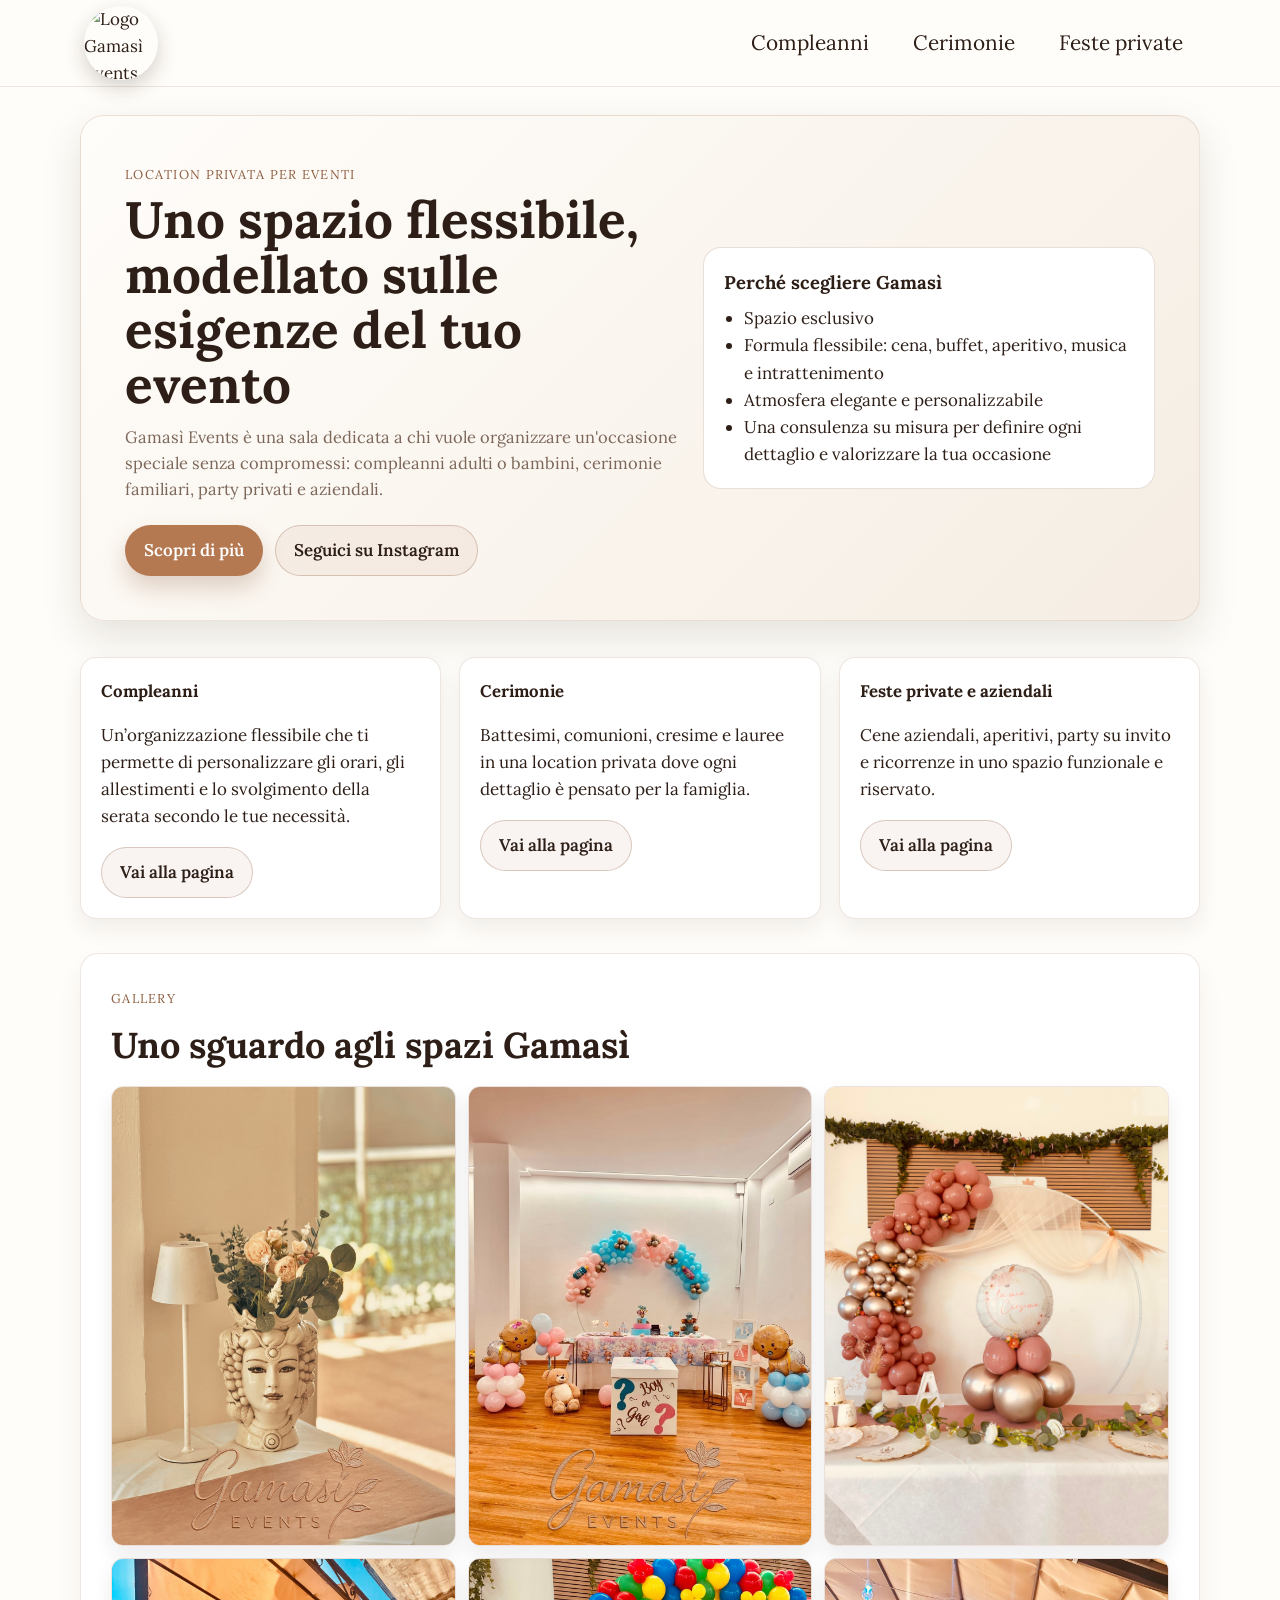
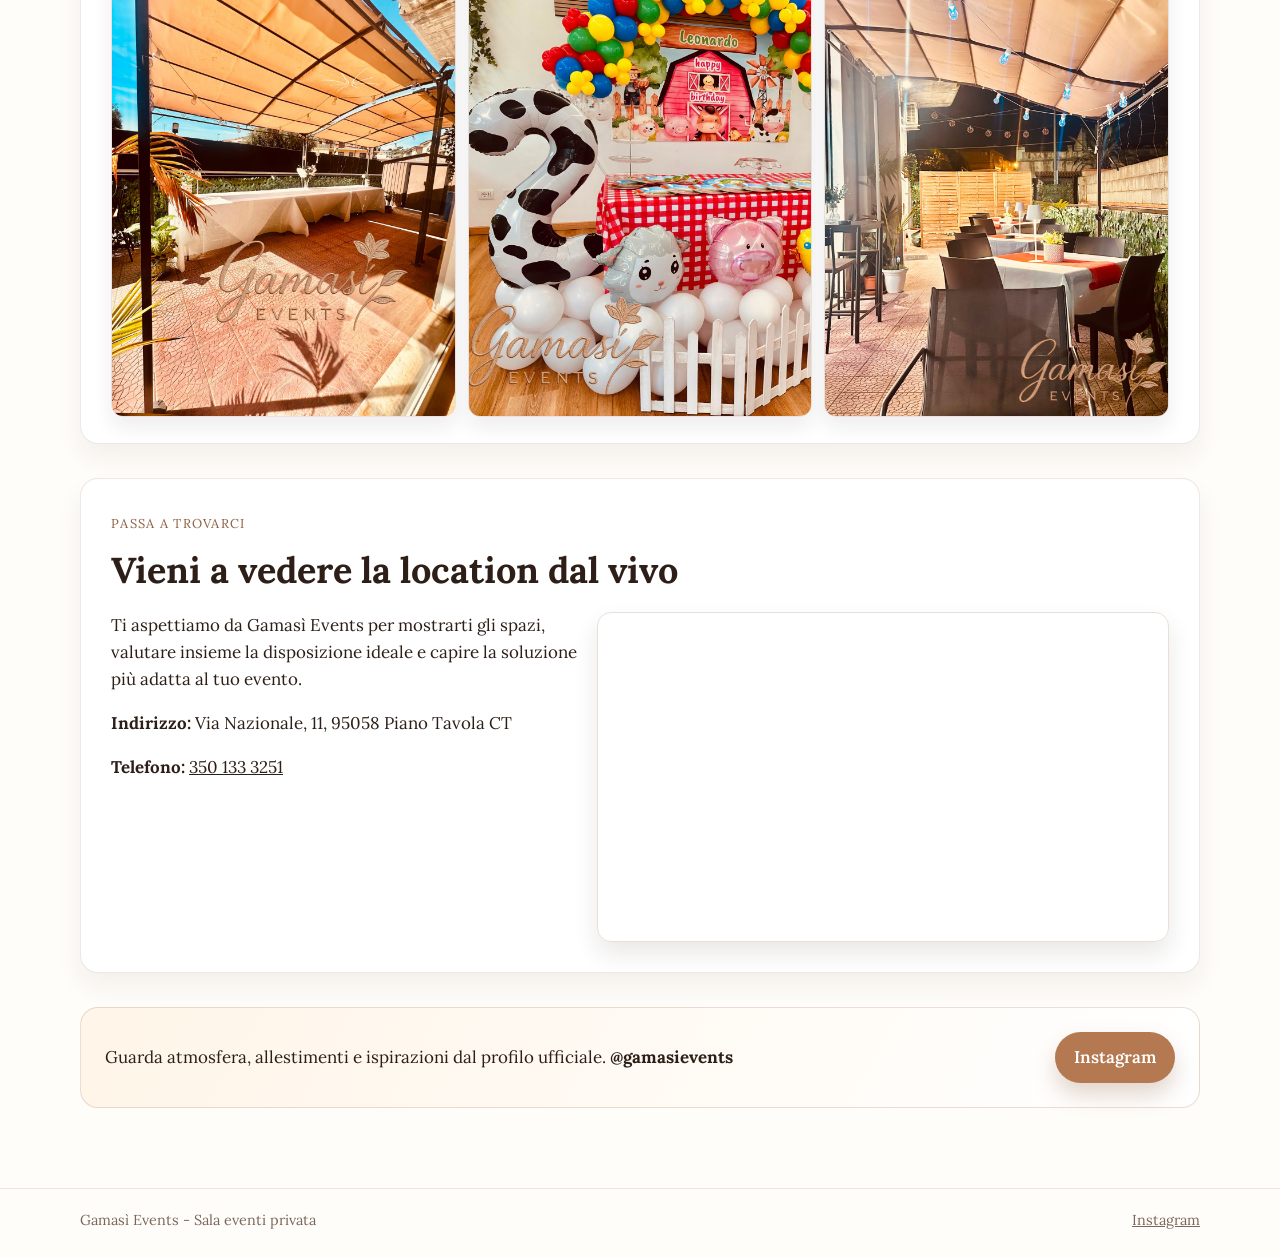
==== commit 29589f9b: "Lora font" ====
--- a/index.html
+++ b/index.html
@@ -12,7 +12,7 @@
     <link rel="preconnect" href="https://fonts.googleapis.com" />
     <link rel="preconnect" href="https://fonts.gstatic.com" crossorigin />
     <link
-      href="https://fonts.googleapis.com/css2?family=DM+Serif+Display:ital@0;1&display=swap"
+      href="https://fonts.googleapis.com/css2?family=Lora:ital,wght@0,400;0,500;0,600;0,700;1,400;1,500;1,600;1,700&display=swap"
       rel="stylesheet"
     />
     <link rel="stylesheet" href="css/styles.css" />
--- a/css/styles.css
+++ b/css/styles.css
@@ -21,7 +21,8 @@
 }
 
 body {
-  font-family: "DM Serif Display";
+  font-family: "Lora", Georgia, serif;
+  font-size: 1.06rem;
   color: var(--espresso);
   background-color: var(--ivory);
   background-image: url("../img/background-cropped.png");
@@ -71,7 +72,7 @@
 }
 
 .brand span {
-  font-family: "DM Serif Display";
+  font-family: "Lora", Georgia, serif;
   font-size: 2rem;
   letter-spacing: 0.03em;
   font-weight: 600;
@@ -118,7 +119,7 @@
 }
 
 .hero h1 {
-  font-family: "DM Serif Display";
+  font-family: "Lora", Georgia, serif;
   font-size: clamp(2rem, 4vw, 3.3rem);
   line-height: 1.07;
   margin: 0 0 12px;
@@ -223,7 +224,7 @@
 .section h2 {
   margin-top: 0;
   margin-bottom: 12px;
-  font-family: "DM Serif Display";
+  font-family: "Lora", Georgia, serif;
   font-size: clamp(1.6rem, 3.2vw, 2.25rem);
 }
 
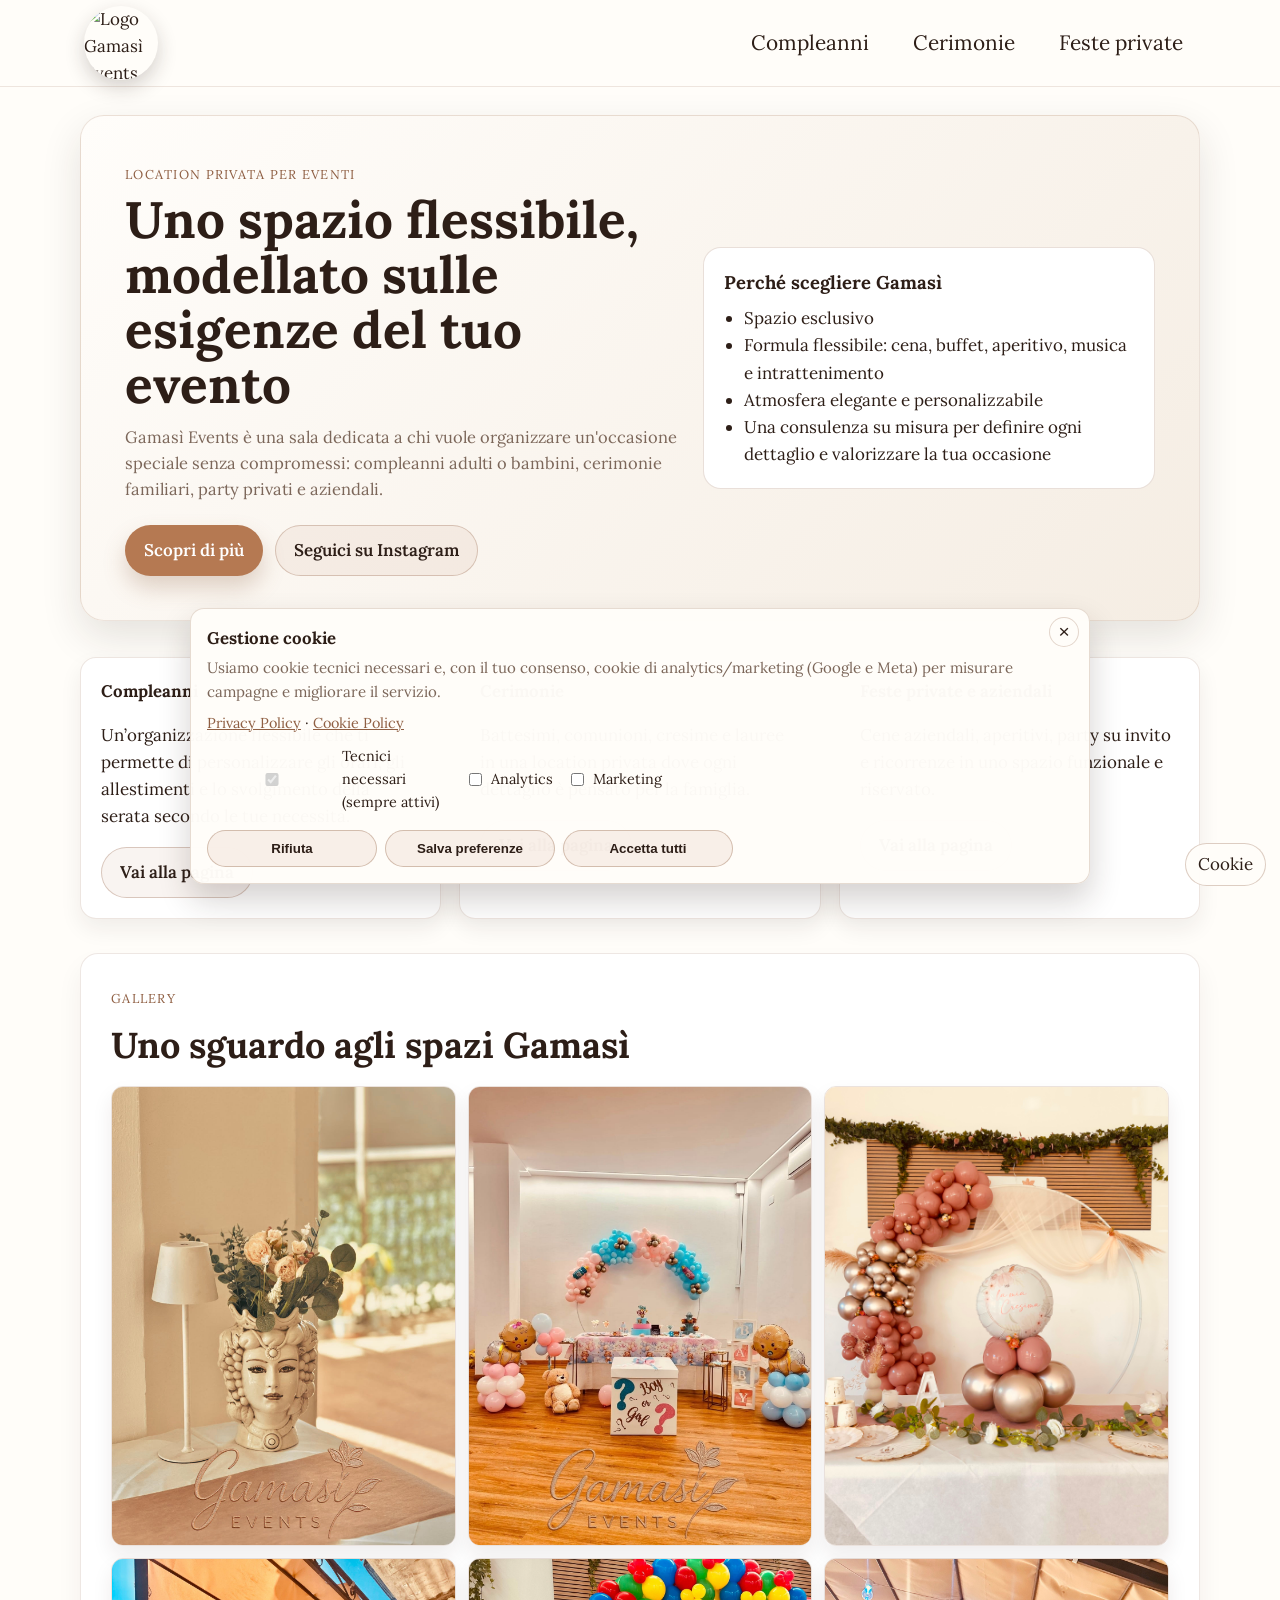
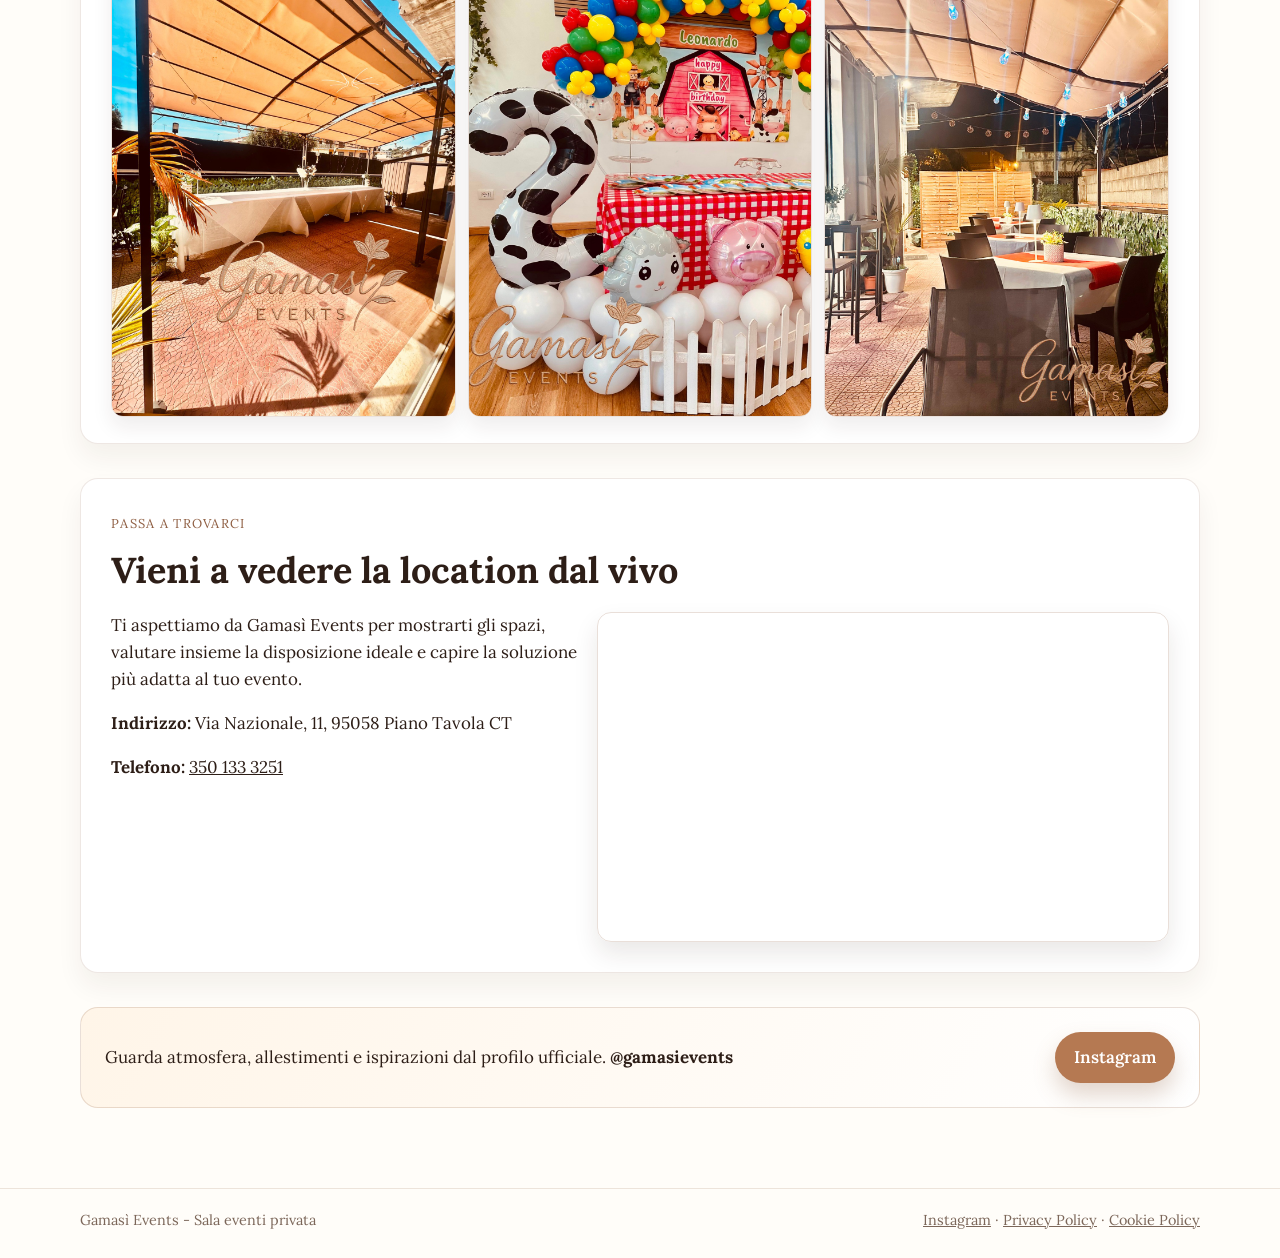
==== commit ebd49bc2: "cookie banner" ====
--- a/index.html
+++ b/index.html
@@ -16,27 +16,31 @@
       rel="stylesheet"
     />
     <link rel="stylesheet" href="css/styles.css" />
-    <script>
-    !function(f,b,e,v,n,t,s)
-    {if(f.fbq)return;n=f.fbq=function(){n.callMethod?
-    n.callMethod.apply(n,arguments):n.queue.push(arguments)};
-    if(!f._fbq)f._fbq=n;n.push=n;n.loaded=!0;n.version='2.0';
-    n.queue=[];t=b.createElement(e);t.async=!0;
-    t.src=v;s=b.getElementsByTagName(e)[0];
-    s.parentNode.insertBefore(t,s)}(window, document,'script',
-    'https://connect.facebook.net/en_US/fbevents.js');
-    fbq('init', '272589543171780');
-    fbq('track', 'PageView');
+    <script src="js/cookie-consent.js" defer></script>
+    <script type="text/plain" data-cookie-category="marketing">
+      !function(f,b,e,v,n,t,s)
+      {if(f.fbq)return;n=f.fbq=function(){n.callMethod?
+      n.callMethod.apply(n,arguments):n.queue.push(arguments)};
+      if(!f._fbq)f._fbq=n;n.push=n;n.loaded=!0;n.version='2.0';
+      n.queue=[];t=b.createElement(e);t.async=!0;
+      t.src=v;s=b.getElementsByTagName(e)[0];
+      s.parentNode.insertBefore(t,s)}(window, document,'script',
+      'https://connect.facebook.net/en_US/fbevents.js');
+      fbq('init', '272589543171780');
+      fbq('track', 'PageView');
     </script>
-    <noscript><img height="1" width="1" style="display:none" src="https://www.facebook.com/tr?id=272589543171780&ev=PageView&noscript=1"/></noscript>
+    <script type="text/plain" data-cookie-category="marketing">
+      (function () {
+        var tag = document.createElement("script");
+        tag.async = true;
+        tag.src = "https://www.googletagmanager.com/gtag/js?id=AW-17488590142";
+        document.head.appendChild(tag);
 
-    <script async src="https://www.googletagmanager.com/gtag/js?id=AW-17488590142"></script>
-    <script>
-      window.dataLayer = window.dataLayer || [];
-      function gtag(){dataLayer.push(arguments);}
-      gtag('js', new Date());
-
-      gtag('config', 'AW-17488590142');
+        window.dataLayer = window.dataLayer || [];
+        function gtag(){dataLayer.push(arguments);}
+        gtag('js', new Date());
+        gtag('config', 'AW-17488590142');
+      })();
     </script>
   </head>
   <body>
@@ -160,7 +164,7 @@
     <footer class="site-footer">
       <div class="wrap">
         <span>Gamasì Events - Sala eventi privata</span>
-        <span><a href="https://www.instagram.com/gamasievents" target="_blank" rel="noopener">Instagram</a></span>
+        <span><a href="https://www.instagram.com/gamasievents" target="_blank" rel="noopener">Instagram</a> · <a href="privacy-policy.html">Privacy Policy</a> · <a href="cookie-policy.html">Cookie Policy</a></span>
       </div>
     </footer>
   </body>
--- a/css/styles.css
+++ b/css/styles.css
@@ -373,6 +373,111 @@
   border-color: rgba(162, 69, 49, 0.35);
 }
 
+.cookie-banner {
+  position: fixed;
+  left: 16px;
+  right: 16px;
+  bottom: 16px;
+  z-index: 70;
+  display: none;
+}
+
+.cookie-banner.is-visible {
+  display: block;
+}
+
+.cookie-banner__content {
+  position: relative;
+  margin: 0 auto;
+  width: min(900px, 100%);
+  background: rgba(255, 253, 249, 0.98);
+  border: 1px solid rgba(143, 95, 67, 0.22);
+  border-radius: 14px;
+  box-shadow: 0 16px 32px rgba(45, 30, 23, 0.2);
+  padding: 16px;
+}
+
+.cookie-banner__close {
+  position: absolute;
+  top: 8px;
+  right: 10px;
+  width: 30px;
+  height: 30px;
+  border: 1px solid rgba(143, 95, 67, 0.25);
+  border-radius: 999px;
+  background: rgba(255, 253, 249, 0.96);
+  color: var(--espresso);
+  font-size: 1.2rem;
+  line-height: 1;
+  cursor: pointer;
+}
+
+.cookie-banner__title {
+  margin: 0 0 4px;
+  font-size: 1.05rem;
+  font-weight: 700;
+}
+
+.cookie-banner__text {
+  margin: 0;
+  color: var(--mist);
+  font-size: 0.94rem;
+}
+
+.cookie-banner__links {
+  margin: 8px 0 0;
+  font-size: 0.9rem;
+}
+
+.cookie-banner__links a {
+  color: var(--copper-dark);
+}
+
+.cookie-banner__prefs {
+  margin-top: 10px;
+  display: flex;
+  flex-wrap: wrap;
+  gap: 14px;
+}
+
+.cookie-banner__prefs label {
+  display: inline-flex;
+  align-items: center;
+  gap: 6px;
+  font-size: 0.9rem;
+}
+
+.cookie-banner__actions {
+  margin-top: 12px;
+  display: flex;
+  flex-wrap: wrap;
+  gap: 8px;
+}
+
+.cookie-banner__actions .btn {
+  min-width: 170px;
+  padding: 10px 14px;
+  justify-content: center;
+  background: rgba(181, 121, 82, 0.1);
+  border-color: rgba(143, 95, 67, 0.35);
+  color: var(--espresso);
+  box-shadow: none;
+}
+
+.cookie-manage-btn {
+  position: fixed;
+  right: 14px;
+  bottom: 14px;
+  z-index: 69;
+  border: 1px solid rgba(143, 95, 67, 0.3);
+  background: rgba(255, 253, 249, 0.96);
+  color: var(--espresso);
+  border-radius: 999px;
+  padding: 7px 12px;
+  font: inherit;
+  cursor: pointer;
+}
+
 .instagram {
   margin-top: 34px;
   background: linear-gradient(120deg, #fff5e8, #fff);
@@ -478,7 +583,7 @@
   }
 
   .site-nav a {
-    padding: 7px 10px;
+    padding: 5px 7px;
     font-size: 0.9rem;
     white-space: nowrap;
   }
@@ -499,4 +604,18 @@
     bottom: 12px;
     max-width: none;
   }
-}
+
+  .cookie-banner {
+    left: 10px;
+    right: 10px;
+    bottom: 10px;
+  }
+
+  .cookie-banner__content {
+    padding: 12px;
+  }
+
+  .cookie-banner__actions .btn {
+    width: 100%;
+  }
+}
